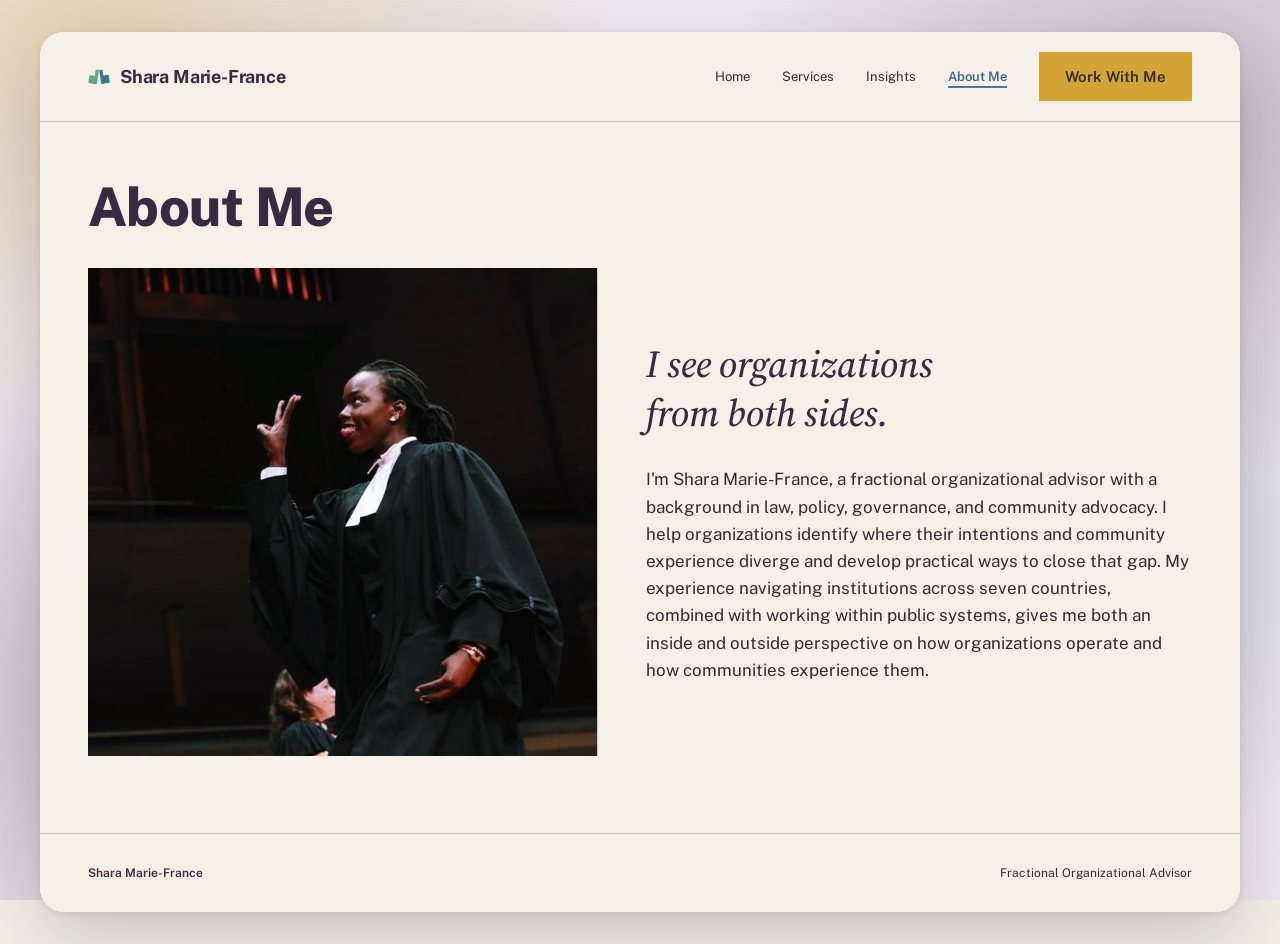
==== about.html @ 32633317 "Homepage depth: drifting glows in the dark bands, gold accent bars Three large soft radial glows (go" ====
<!DOCTYPE html>
<html lang="en">
<head>
  <meta charset="UTF-8">
  <meta name="viewport" content="width=device-width, initial-scale=1.0">
  <title>About | Shara Marie-France</title>
  <meta name="description" content="About Shara Marie-France, fractional organizational advisor.">
  <link rel="preconnect" href="https://fonts.googleapis.com">
  <link rel="preconnect" href="https://fonts.gstatic.com" crossorigin>
  <link rel="stylesheet" href="https://fonts.googleapis.com/css2?family=IBM+Plex+Mono:wght@400;500;600&family=Public+Sans:wght@400;500;600;700;800&family=Source+Serif+4:ital,wght@1,400;1,500;1,600&display=swap">
  <link rel="stylesheet" href="css/styles.css?v=20261009j">
</head>
<body class="framed-page">

  <!-- Framed card (desktop >=1100px only): header, main and footer live inside it. -->
  <div class="page-frame">

  <header class="site-header" style="display: flex; align-items: center; justify-content: space-between; gap: 24px; padding: 20px 48px; border-bottom: 1px solid var(--color-border); background-color: var(--color-background)">
    <a href="index.html" style="display: flex; align-items: center; gap: 10px; font-family: var(--font-heading); font-weight: 700; font-size: 18px; letter-spacing: -0.01em; color: var(--color-brand-primary); text-decoration: none">
      <img src="images/brand-logo.png" alt="" style="height: 22px; width: auto; display: block; flex: 0 0 auto">
      Shara Marie-France
    </a>
    <nav class="site-nav" style="display: flex; align-items: center; gap: 32px">
      <a href="index.html" class="nav-link" style="font-size: 13px; text-decoration: none; color: var(--color-text)">Home</a>
      <a href="services.html" class="nav-link" style="font-size: 13px; text-decoration: none; color: var(--color-text)">Services</a>
      <a href="insights.html" class="nav-link" style="font-size: 13px; text-decoration: none; color: var(--color-text)">Insights</a>
      <a href="about.html" class="nav-link" aria-current="page" style="font-size: 13px; text-decoration: none; color: var(--color-text)">About Me</a>
      <a href="work-with-me.html" class="btn btn-accent" style="white-space: nowrap;">Work With Me</a>
    </nav>
  </header>

  <main>
    <!-- Page header -->
    <section style="background: var(--color-background)">
      <div class="load-in page-header--inset-24" style="--load-index: 0; padding: 56px 48px 32px">
        <h1 style="font-size: var(--fs-hero); line-height: 1.08; letter-spacing: -0.01em; max-width: 20ch; margin: 0">About Me</h1>
      </div>
    </section>

  <section id="about" class="about-grid about-grid--page-end" style="background: var(--color-background); display: grid; grid-template-columns: minmax(0, 1fr) minmax(0, 1.15fr)">
    <div class="about-photo-wrap" style="padding-left: 48px; height: 100%; border-right: 1px solid var(--color-border)">
      <img src="images/about-photo.jpg" alt="Photograph of Shara Marie-France" style="width: 100%; height: 100%; min-height: 440px; object-fit: cover; object-position: 58% 28%; display: block;">
    </div>
    <div class="about-text" style="padding: 72px 48px">
      <h2 class="editorial about-heading reveal" data-reveal style="font-size: 38px; line-height: 1.3; max-width: 16ch; margin: 0 0 28px">I see organizations from both sides.</h2>
      <p class="about-body reveal" data-reveal style="margin: 0; font-size: 17px; line-height: 1.6; max-width: 62ch; color: var(--color-text)">I'm Shara Marie-France, a fractional organizational advisor with a background in law, policy, governance, and community advocacy. I help organizations identify where their intentions and community experience diverge and develop practical ways to close that gap. My experience navigating institutions across seven countries, combined with working within public systems, gives me both an inside and outside perspective on how organizations operate and how communities experience them.</p>
    </div>
  </section>
  </main>

  <footer style="background: var(--color-background); display: flex; justify-content: space-between; align-items: baseline; gap: 24px; padding: 32px 48px; border-top: 1px solid var(--color-border); font-size: 12px; color: var(--color-text)">
    <div style="font-family: var(--font-heading); font-weight: 600; color: var(--color-brand-primary)">Shara Marie-France</div>
    <div class="text-muted">Fractional Organizational Advisor</div>
  </footer>

  </div><!-- /.page-frame -->

  <script src="js/main.js?v=20261009j"></script>
</body>
</html>
---- css/styles.css ----
/* ==========================================================================
   Design system v5 — Shara Marie-France, Organizational Advisor
   Same brand palette as v4 (aubergine/ochre/blue/parchment/brown-black) and
   the same motion/reveal mechanics. Typography re-run to a four-role
   editorial system — Public Sans Bold (ideas/problems/diagnoses), Public
   Sans Regular/Medium (explanation/navigation/UI), Source Serif 4 Italic
   (human experience/questions/reflection), IBM Plex Mono (systems/
   processes/frameworks) — used selectively, not uniformly across headings.
   ========================================================================== */

:root {
  /* ---- Brand source hexes (semantic tokens, per brand guide) ---- */
  --color-brand-primary: #392A42;         /* Aubergine — identity, structure, authority */
  --color-brand-primary-hover: #2C2033;   /* darker aubergine — hover/press */
  --color-brand-primary-tint: #EFEAF0;    /* pale aubergine wash — subtle fills, secondary-btn hover */

  --color-brand-accent: #D5A437;          /* Ochre — insight/emphasis; fills, borders, decorative marks */
  --color-brand-accent-hover: #BE9130;    /* ochre hover */
  --color-brand-accent-text: #8A651F;     /* darkened ochre — the ONLY ochre safe as small text on parchment (verified 4.5:1+) */

  --color-brand-secondary: #4976A8;       /* Clear Blue — informational, diagrams, secondary UI */
  --color-brand-secondary-hover: #3B5F89; /* blue hover */
  --color-brand-secondary-text: #3D6690;  /* darkened blue — safe as link/small-text color on parchment (verified 5:1+) */
  --color-brand-secondary-on-dark: #8FB2D4; /* lightened blue — the only blue safe on aubergine bg (verified 5.9:1) */

  --color-background: #F6F1E8;            /* Parchment — default page background */
  --color-background-tint: #EFE8DD;       /* subtle aubergine-leaning tint — occasional alt-section bg */
  --color-background-tint-cool: #E9EEF2;  /* subtle blue-leaning tint — reserved for future use */

  --color-text: #302C2A;                  /* Deep Brown-Black — body copy, dark neutral */
  --color-text-muted: color-mix(in srgb, var(--color-text) 68%, transparent);

  --color-surface: #FBF8F2;               /* card surface — a hair lighter than parchment */
  --color-surface-dark: var(--color-brand-primary);
  --color-text-on-dark: var(--color-background);

  --color-highlight: var(--color-brand-accent);   /* alias per brand-guide naming */
  --color-info: var(--color-brand-secondary);     /* alias per brand-guide naming */

  --color-border: color-mix(in srgb, var(--color-brand-primary) 22%, transparent);
  --color-border-strong: color-mix(in srgb, var(--color-brand-primary) 38%, transparent);

  /* Keyboard focus ring — aubergine reads on parchment; .on-dark sections
     (aubergine backgrounds) flip this to parchment so it stays visible. */
  --focus-ring: var(--color-brand-primary);

  /* ---- Legacy aliases — old inline var() references now resolve to the
     token that matches their ORIGINAL FUNCTIONAL ROLE, not their old hue.
     (e.g. --color-violet was used for links/labels → now blue-text, the
     brief's designated link/label color; --color-vermilion was used for
     small decorative marks → now ochre, the designated accent-mark color.) ---- */
  --color-ink: var(--color-text);
  --color-paper: var(--color-background);
  --color-tint: var(--color-background-tint);
  --color-card: var(--color-surface);
  --color-bg: var(--color-background-tint);
  --color-cream: var(--color-background);
  --color-purple: var(--color-brand-secondary-text);
  --color-deep-purple: var(--color-brand-secondary-hover);
  --color-violet: var(--color-brand-secondary-text);
  --color-accent: var(--color-brand-primary);
  --color-accent-600: var(--color-brand-primary-hover);
  --color-accent-700: var(--color-brand-primary-hover);
  --color-vermilion: var(--color-brand-accent);
  --color-coral: var(--color-brand-primary);
  --color-coral-dark: var(--color-brand-primary-hover);
  --color-divider: var(--color-border);
  --color-divider-strong: var(--color-border-strong);

  /* ---- Type ----
     Four-role editorial system:
     --font-display   : Public Sans Bold — ideas, problems, diagnoses (major headings/statements)
     --font-body      : Public Sans Regular/Medium — explanation, navigation, buttons, UI
     --font-editorial : Source Serif 4 Italic — human experience, questions, reflection, quotes
     --font-mono      : IBM Plex Mono — systems, processes, frameworks, annotations           */
  --font-display: 'Public Sans', system-ui, sans-serif;
  --font-body: 'Public Sans', system-ui, -apple-system, 'Segoe UI', sans-serif;
  --font-editorial: 'Source Serif 4', Georgia, 'Times New Roman', serif;
  --font-mono: 'IBM Plex Mono', ui-monospace, 'SFMono-Regular', Menlo, monospace;
  --font-heading: var(--font-display); /* legacy alias */

  /* ---- Type scale (unchanged) ---- */
  --fs-hero: clamp(2.25rem, 1.5rem + 2.3vw, 3.5rem);
  --fs-h2: clamp(2rem, 1.65rem + 1.5vw, 2.75rem);
  --fs-h3: 1.625rem;
  --fs-body: 1.0625rem;
  --fs-label: 0.8125rem;

  --content-max: 1120px;

  /* ---- Framework diagram accents ----
     Sampled directly from the client-provided reference image (five icon-
     circle colors). Scoped to the Framework diagram only — layered on top
     of the brand palette above, not a replacement of it. ---- */
  --diagram-rose: #BF827B;
  --diagram-blue: #5474A1;
  --diagram-ochre: #CB8E29;
  --diagram-aubergine: #362141;
  --diagram-olive: #747967;

  /* ---- Motion (unchanged) ---- */
  --ease-out: cubic-bezier(0.16, 1, 0.3, 1);
  --duration-fast: 200ms;
  --duration-base: 350ms;
  --duration-slow: 600ms;
}

*,
*::before,
*::after {
  box-sizing: border-box;
}

html {
  scroll-behavior: smooth;
}

body {
  margin: 0;
  font-family: var(--font-body);
  background: var(--color-background);
  color: var(--color-text);
}

/* Aubergine carries "major headings" per brand guide. Headings placed on
   an aubergine background override this locally (inline color: parchment).
   Public Sans Bold is the DEFAULT heading voice (ideas/problems/diagnoses);
   specific headings that read as a question, a quotation, or a human
   reflection instead use .editorial (Source Serif 4 Italic) — see below. */
h1, h2, h3, h4, h5, h6 {
  font-family: var(--font-display);
  font-weight: 800;
  letter-spacing: -0.015em;
  margin: 0;
  color: var(--color-brand-primary);
}

b, strong {
  font-weight: 700;
}

/* Editorial emphasis: Source Serif 4 Italic, for questions, quotations,
   human observations, and selectively-emphasized phrases — never used for
   whole blocks of body copy, and never as the default heading voice. */
.editorial {
  font-family: var(--font-editorial);
  font-style: italic;
  font-weight: 500;
  letter-spacing: normal;
}

/* Standard visually-hidden utility: invisible on screen but still read by
   screen readers (e.g. the "it" behind the visible [...] in the homepage
   headline). */
.visually-hidden {
  position: absolute !important;
  width: 1px;
  height: 1px;
  margin: -1px;
  padding: 0;
  border: 0;
  overflow: hidden;
  clip: rect(0, 0, 0, 0);
  clip-path: inset(50%);
  white-space: nowrap;
}

h1.editorial, h2.editorial, h3.editorial, h4.editorial {
  font-weight: 500;
  letter-spacing: normal;
}

/* System/process voice: IBM Plex Mono, for framework steps, diagram
   annotations, and numbered system markers — small, technical, distinct
   from the editorial and heading voices. */
.mono {
  font-family: var(--font-mono);
  letter-spacing: 0.02em;
}

/* Eyebrow: ochre is the brand's designated "small eyebrow text" color, but
   true ochre fails AA contrast on parchment (~2:1) — so the label uses the
   darkened, text-safe ochre variant, while the decorative dash uses the
   true bright ochre (a purely ornamental mark, not conveying information). */
.eyebrow {
  display: inline-flex;
  align-items: center;
  gap: 8px;
  font-family: var(--font-body);
  font-size: var(--fs-label);
  font-weight: 700;
  letter-spacing: 0.08em;
  text-transform: uppercase;
  color: var(--color-brand-accent-text);
}

.eyebrow::before {
  content: '';
  width: 18px;
  height: 2px;
  background: var(--color-brand-accent);
  display: inline-block;
}

/* Eyebrows introducing a systemic/process section (The Gap, How I Help,
   Framework) switch to the mono system-voice instead of Public Sans —
   applied selectively, not to every eyebrow on the page. */
.eyebrow--mono {
  font-family: var(--font-mono);
  font-weight: 500;
  letter-spacing: 0.04em;
}

/* Links: blue is the brand's designated link color (text-safe variant for
   AA on parchment). Hover adds both a color shift AND an ochre underline —
   never color alone — per the brand guide's hover requirement. */
a {
  color: var(--color-brand-secondary-text);
  text-decoration-line: underline;
  text-decoration-color: transparent;
  text-decoration-thickness: 2px;
  text-underline-offset: 3px;
  transition: color var(--duration-fast) var(--ease-out),
              text-decoration-color var(--duration-fast) var(--ease-out);
}

a:hover {
  color: var(--color-brand-primary);
  text-decoration-color: var(--color-brand-accent);
}

:focus-visible {
  outline: 2px solid var(--focus-ring);
  outline-offset: 2px;
}

/* Applied to sections/cards with an aubergine background, so focus rings
   (and anything else keyed off --focus-ring) stay visible on dark surfaces. */
.on-dark {
  --focus-ring: var(--color-background);
}

::selection {
  background: color-mix(in srgb, var(--color-brand-accent) 40%, transparent);
}

/* ---- Buttons ----
   Three roles per the brand guide: primary (aubergine fill), secondary
   (aubergine outline), accent (ochre fill, reserved for moments that
   genuinely deserve attention). Shared .btn base sizes to content and
   carries the considered hover/press interaction. */
.btn {
  display: inline-flex;
  align-items: center;
  justify-content: center;
  padding: 14px 24px;
  font-family: inherit;
  font-size: 15px;
  font-weight: 600;
  text-decoration: none;
  white-space: nowrap;
  border: 2px solid transparent;
  cursor: pointer;
  transform: translateY(0);
  box-shadow: 0 0 0 rgba(48, 44, 42, 0);
  transition: background-color var(--duration-fast) var(--ease-out),
              border-color var(--duration-fast) var(--ease-out),
              color var(--duration-fast) var(--ease-out),
              transform var(--duration-fast) var(--ease-out),
              box-shadow var(--duration-fast) var(--ease-out);
}

.btn:hover {
  transform: translateY(-2px);
  box-shadow: 0 8px 20px rgba(48, 44, 42, 0.14);
}

.btn:active {
  transform: translateY(0);
  box-shadow: 0 2px 6px rgba(48, 44, 42, 0.12);
}

.btn-primary {
  background: var(--color-brand-primary);
  color: var(--color-background);
}

.btn-primary:hover {
  background: var(--color-brand-primary-hover);
  box-shadow: 0 8px 20px rgba(48, 44, 42, 0.14), inset 0 -3px 0 var(--color-brand-accent);
}

.btn-primary:active {
  background: var(--color-brand-primary-hover);
}

.btn-primary[aria-current="page"] {
  background: var(--color-brand-primary-hover);
}

.btn-secondary {
  background: transparent;
  color: var(--color-brand-primary);
  border-color: var(--color-brand-primary);
}

.btn-secondary:hover {
  background: var(--color-brand-primary-tint);
}

.btn-accent {
  background: var(--color-brand-accent);
  color: var(--color-text);
}

.btn-accent:hover {
  background: var(--color-brand-accent-hover);
}

/* ---- Site nav active state ---- */
.nav-link {
  position: relative;
  transition: color var(--duration-fast) var(--ease-out);
}

.nav-link::after {
  content: '';
  position: absolute;
  left: 0;
  right: 100%;
  bottom: -4px;
  height: 2px;
  background: var(--color-brand-secondary);
  transition: right var(--duration-base) var(--ease-out);
}

.nav-link:hover,
.nav-link[aria-current="page"] {
  color: var(--color-brand-secondary-text) !important;
  font-weight: 600;
}

.nav-link:hover::after,
.nav-link[aria-current="page"]::after {
  right: 0;
}

/* ---- Card ----
   Restrained per the brand guide: parchment-adjacent surface, a subtle
   aubergine-tinted border rather than a heavy shadow, minimal lift on
   hover — not a "floating SaaS card." */
.card {
  background: var(--color-surface);
  border: 1px solid var(--color-border);
  box-shadow: 0 1px 2px rgba(48, 44, 42, 0.05);
  transition: transform var(--duration-base) var(--ease-out),
              box-shadow var(--duration-base) var(--ease-out),
              border-color var(--duration-base) var(--ease-out);
}

.card:hover {
  transform: translateY(-3px);
  border-color: var(--color-border-strong);
  box-shadow: 0 6px 16px rgba(48, 44, 42, 0.08);
}

.card-accent-bar {
  width: 24px;
  height: 3px;
  background: var(--color-brand-accent);
  transition: width var(--duration-base) var(--ease-out);
}

.card:hover .card-accent-bar {
  width: 44px;
}

/* ---- Scroll reveal (generalized, unchanged) ---- */
.reveal {
  opacity: 0;
  transform: translateY(28px);
  transition: opacity var(--duration-slow) var(--ease-out),
              transform var(--duration-slow) var(--ease-out);
}

.reveal.is-visible {
  opacity: 1;
  transform: translateY(0);
}

.reveal-group > * {
  transition-delay: calc(var(--reveal-index, 0) * 90ms);
}

/* ---- Hero load-in (unchanged) ---- */
@media (prefers-reduced-motion: no-preference) {
  .load-in {
    opacity: 0;
    animation: load-in-up var(--duration-slow) var(--ease-out) forwards;
    animation-delay: calc(var(--load-index, 0) * 110ms + 80ms);
  }

  @keyframes load-in-up {
    from {
      opacity: 0;
      transform: translateY(18px);
    }
    to {
      opacity: 1;
      transform: translateY(0);
    }
  }
}

@media (prefers-reduced-motion: reduce) {
  .reveal,
  .card,
  .btn {
    transition: none !important;
  }

  .reveal {
    opacity: 1;
    transform: none;
  }

  .card:hover {
    transform: none;
  }

  .btn:hover,
  .btn:active {
    transform: none;
  }
}

/* ---- Framework diagram (reference-matched layout) ----
   Two intention/experience cards converging into a sequential Gap →
   Intervention → Outcome stack. Reuses .card for surface/border/shadow;
   these classes only handle the icon + title + question internal layout. */
.fw-top-grid {
  display: grid;
  grid-template-columns: 1fr auto 1fr;
  align-items: start;
  gap: 20px;
  max-width: 900px;
  margin: 0 auto;
  padding: 0 48px;
}

.fw-card {
  display: flex;
  align-items: flex-start;
  gap: 16px;
  padding: 28px;
}

.fw-row {
  display: flex;
  align-items: center;
  gap: 16px;
  max-width: 900px;
  margin: 0 auto;
  padding: 22px 28px;
}

.fw-card-icon {
  width: 46px;
  height: 46px;
  border-radius: 50%;
  display: flex;
  align-items: center;
  justify-content: center;
  flex: 0 0 auto;
}

.fw-card-icon svg {
  width: 22px;
  height: 22px;
}

.fw-row-body {
  flex: 1;
  min-width: 0;
}

.fw-card-title {
  font-family: var(--font-display);
  font-weight: 700;
  font-size: 14px;
  letter-spacing: 0.03em;
  text-transform: uppercase;
  color: var(--color-text);
  margin: 0 0 8px;
}

.fw-row-number {
  font-family: var(--font-mono);
  font-weight: 600;
  letter-spacing: 0.04em;
  margin-right: 6px;
  color: var(--color-text-muted);
}

.fw-card-question {
  font-family: var(--font-editorial);
  font-style: italic;
  font-weight: 500;
  font-size: 17px;
  line-height: 1.5;
  color: var(--color-text);
  margin: 0;
}

.fw-plus {
  width: 26px;
  height: 26px;
  border-radius: 50%;
  border: 1px solid var(--color-border-strong);
  display: flex;
  align-items: center;
  justify-content: center;
  align-self: center;
  color: var(--color-text-muted);
  font-size: 14px;
  line-height: 1;
  flex: 0 0 auto;
  background: var(--color-background);
}

.fw-connector-merge {
  display: block;
  width: 100%;
  max-width: 900px;
  margin: 0 auto;
  padding: 0 48px;
  /* border-box (the site-wide default) — this was content-box, which
     added the 48px+48px padding OUTSIDE the width:100%, overflowing the
     viewport by 96px at any width below ~996px (900 + padding) where
     this connector isn't yet hidden by the mobile breakpoint below. */
  box-sizing: border-box;
  height: 56px;
}

.fw-connector-dash {
  display: flex;
  justify-content: center;
}

.fw-connector-merge--mobile {
  display: none;
}

@media (max-width: 700px) {
  /* Page titles (the h1 on insights/services/about/work-with-me) use
     --fs-hero; drop its clamp() floor to a flat 29px on phones. */
  :root {
    --fs-hero: 29px;
  }

  /* Header/nav wrap rules now live in the wider @media (max-width: 1000px)
     block below — the logo + 5-item nav row doesn't fit on one row
     anywhere from mobile up through ~900px tablet widths, not just below
     700px (see there for detail). */

  /* The Alignment Review callout's stacking rule now lives in its own
     @media (max-width: 1000px) block below, since 700px wasn't wide
     enough a cutoff for its fixed 600px left panel — see there. */

  /* The Gap section's 4-card grid also lacked a mobile fallback —
     stack the cards into a single column below 700px. */
  .gap-grid {
    grid-template-columns: minmax(0, 1fr) !important;
  }

  /* Longer CTA labels ("Learn about the Alignment Review") were forced
     onto one nowrap line, which no longer fits a narrow column's
     padded width. Let button text wrap here; short labels are
     unaffected since they never reach a wrap point. */
  .btn {
    white-space: normal;
    text-align: center;
  }

  /* The About section's photo/text grid also lacked a mobile fallback —
     stack the photo above the text below 700px. */
  .about-grid {
    grid-template-columns: minmax(0, 1fr) !important;
  }

  .about-photo-wrap {
    padding: 0 24px !important;
    border-right: none !important;
    border-bottom: 1px solid var(--color-border);
    order: 3;
    margin-bottom: 24px;
  }

  /* The About photo needs to sit between the heading and the paragraph
     at mobile widths, not above the whole text block — display:contents
     on the text wrapper lets `order` interleave them. The
     reveal/data-reveal scroll-fade moves from the wrapper (a `contents`
     box has nothing to animate) onto each child individually instead
     of firing once for the whole block. */
  .about-text {
    display: contents;
  }

  .about-heading {
    order: 2;
    padding: 0 24px;
  }

  /* about.html has no eyebrow above the heading (the page h1 already
     says "About Me"), so the heading is the first item and carries a
     little top spacing itself. */
  .about-heading:first-child {
    padding-top: 24px;
  }

  /* The About block uses a 24px mobile inset (the other pages' sections
     keep 48px), so about.html's page title matches it and sits closer
     to the heading below. */
  .page-header--inset-24 {
    padding-left: 24px !important;
    padding-right: 24px !important;
    padding-bottom: 8px !important;
  }

  .about-body {
    order: 4;
    padding: 0 24px;
  }

  /* On pages where the About block has no "More About Me" button after
     the paragraph (about.html), the paragraph is the last item and needs
     the bottom spacing the button's margin used to provide. */
  .about-body:last-child {
    padding-bottom: 40px;
  }

  /* A single long word in a large heading (e.g. "organizations",
     "Organizational–Community") can be wider than a narrow mobile
     column and force the whole box to overflow, since normal wrapping
     only breaks between words. Let headings break mid-word as a
     last resort once they no longer fit. */
  h1, h2, h3, h4 {
    overflow-wrap: break-word;
  }

  .fw-top-grid {
    grid-template-columns: 1fr;
    justify-items: stretch;
  }

  .fw-connector-merge--desktop {
    display: none;
  }

  .fw-connector-merge--mobile {
    display: block;
  }

  /* Calendly's own min-width:320px (needed for its calendar to render
     "correctly" per Calendly's docs) is wider than the options card can
     offer once section + card padding is subtracted from a true mobile
     viewport (~279px card, ~191px of that after card padding) — it was
     forcing a genuine page-level horizontal overflow. Let it shrink to
     match the card here; Calendly's own page is still responsive below
     320px, just a little more cramped, which beats overflowing the page. */
  .calendly-inline-widget {
    min-width: 0 !important;
  }
}

/* The Alignment Review callout's left panel is a fixed 600px (by design,
   at full desktop widths) — but that leaves the right panel too little
   room anywhere from ~700px up to ~1000px (tablet/small-desktop), where
   it doesn't yet get the <700px mobile stack below. Give it the same
   stacked treatment through that whole gap instead of just <700px. */
@media (max-width: 1000px) {
  .review-card {
    flex-direction: column;
  }

  .review-card-left {
    width: auto !important;
    border-right: none !important;
    border-bottom: 1px solid rgba(246, 241, 232, 0.15);
  }

  /* The header's logo + 5-item nav row doesn't fit on one row below
     ~1000px — without this it doesn't overflow the page (flex items
     just shrink), but "Shara Marie-France" and "About Me" wrap awkwardly
     mid-phrase inside their own boxes instead. Wrap the header to two
     clean rows instead of letting individual items squeeze and wrap. */
  .site-header {
    flex-wrap: wrap;
    row-gap: 12px;
    padding: 16px 20px !important;
  }

  .site-nav {
    flex-wrap: wrap;
    gap: 4px 20px !important;
    width: 100%;
  }

  /* Calendly's inline widget needs a real min-width:320px to render
     correctly (Calendly's own requirement, not ours) — but the two-card
     options grid on work-with-me.html only gives each card ~300-400px
     between 700-1000px wide, so the widget was overflowing its card by
     ~50px into the card next to it (not a page-level overflow, so a
     plain scrollWidth check won't catch it — only visual inspection
     will). Stack to one column through the same gap the other
     fixed-minimum-width components above needed. */
  .wwm-options-grid {
    grid-template-columns: minmax(0, 1fr) !important;
  }
}

/* Nav links are plain 13px text with no padding — a ~15px-tall tap
   target, well under the ~44px minimum recommended for touch. Tablet
   widths (and the phones above) are the ones actually operated by touch
   in practice, so pad the target out through 1024px; true desktop keeps
   the tighter, deliberately minimal nav spacing above that. */
@media (max-width: 1024px) {
  .nav-link {
    display: inline-block;
    padding: 14px 0;
  }
}

/* ---- "How I Work" iceberg + 3-step layout ----
   Reuses .card/.fw-row/.fw-card-icon/.fw-card-title/.fw-card-question/
   .fw-connector-dash from the Framework diagram for the right-hand steps. */
.how-i-work-grid {
  display: grid;
  grid-template-columns: 1fr 1fr;
  gap: 56px;
  align-items: stretch;
  max-width: 1120px;
  margin: 0 auto;
  padding: 0 48px 56px;
}

.iceberg-panel {
  display: flex;
  gap: 20px;
  align-items: stretch;
}

.iceberg-labels {
  flex: 0 0 auto;
  width: 42%;
  position: relative;
}

/* Each label is centered against its own zone of the iceberg graphic
   (tip vs. submerged mass), not stacked in a column — see the SVG's
   fractional geometry below (tip spans 0%-29.7%, submerged mass spans
   29.7%-95% of the row). Percentages here are the vertical center of
   each zone. */
.iceberg-label {
  position: absolute;
  left: 0;
  right: 0;
}

.iceberg-label--above {
  top: 15%;
  transform: translateY(-50%);
}

.iceberg-label--below {
  top: 62%;
  transform: translateY(-50%);
}

.iceberg-figure {
  flex: 1;
  position: relative;
  min-width: 0;
}

.iceberg-figure svg {
  position: absolute;
  inset: 0;
}

.iceberg-label-marker {
  display: inline-block;
  width: 16px;
  height: 0;
  border-top: 2px dotted currentColor;
  margin-right: 8px;
  vertical-align: middle;
}

.how-i-work-steps {
  display: flex;
  flex-direction: column;
}

@media (max-width: 700px) {
  /* The desktop pairing positions each label absolutely against its own
     zone of the iceberg (so it depends on the panel's height being set
     externally). At mobile the panel sits alone in its grid row with
     nothing to stretch it to, so fall back to normal stacked flow —
     matches the "natural stacked spacing is fine on mobile" call made
     earlier for this section. */
  .iceberg-labels {
    position: static;
    display: flex;
    flex-direction: column;
    gap: 32px;
  }

  .iceberg-label {
    position: static;
    transform: none;
  }

  .how-i-work-grid {
    grid-template-columns: 1fr;
    gap: 40px;
  }
}

/* about.html: the About section is the last thing before the footer, so
   the photo would sit flush on the footer's top line. Give it breathing
   room at desktop widths only (mobile already ends with its own spacing
   under the paragraph). */
@media (min-width: 701px) {
  .about-grid--page-end {
    padding-bottom: clamp(48px, 6vw, 96px);
  }
}

/* ==========================================================================
   Homepage (index.html only): four full-width bands with hard straight
   edges, everything centered in one container.
     Hook (aubergine) / The Problem (parchment) / This is Where I Come In
     (tint) / closing CTA (aubergine). The two dark bands bookend the page.
   Every band uses the same vertical padding top and bottom (no wavy
   dividers to make room for) and the same side padding (--home-px).
   ========================================================================== */
.home-section {
  --home-pad: clamp(72px, 10vw, 128px);
  --home-body: clamp(1.125rem, 1.07rem + 0.25vw, 1.25rem);
  --home-px: 48px;
  padding: var(--home-pad) var(--home-px);
}

.home-section--hook,
.home-section--cta {
  background: var(--color-brand-primary);
}

.home-section--problem {
  background: var(--color-background);
}

.home-section--role {
  background: var(--color-background-tint);
}

/* The one shared container: centered, 1120px max. Whatever is last inside
   it loses its bottom margin so top and bottom band padding stay equal. */
.home-container {
  max-width: 1120px;
  margin-inline: auto;
  text-align: center;
}

.home-container > :last-child {
  margin-bottom: 0;
}

/* ---- Dark bands (.on-dark also sets the parchment focus ring) ---- */
.home-section--dark {
  color: var(--color-background);
}

.home-section--dark h1,
.home-section--dark h2,
.home-section--dark .home-body {
  color: var(--color-background);
}

/* Soft out-of-focus light in the two dark bands: three big radial glows
   (gold, light lilac = the pale aubergine tint, clear blue) on a layer
   behind the content. Peak opacity is 22-28 percent. They sit off to the
   sides and low, away from the tagline, so the ochre tagline keeps at least
   4.5:1; the parchment text has far more headroom. The layer is oversized
   (inset -60px) so it never shows an edge while it drifts. Pure decoration:
   a pseudo-element, no markup. */
.home-section--dark {
  --glow-r: clamp(260px, 34vw, 500px);
  position: relative;
  overflow: hidden;
  isolation: isolate;
}

.home-section--dark::before {
  content: '';
  position: absolute;
  inset: -60px;
  z-index: -1;
  pointer-events: none;
  background: var(--home-glows);
}

.home-section--hook {
  --home-glows:
    radial-gradient(circle var(--glow-r) at 8% 64%,
      color-mix(in srgb, var(--color-brand-accent) 26%, transparent) 0%,
      color-mix(in srgb, var(--color-brand-accent) 13%, transparent) 30%,
      transparent 72%),
    radial-gradient(circle var(--glow-r) at 90% 12%,
      color-mix(in srgb, var(--color-brand-secondary) 28%, transparent) 0%,
      color-mix(in srgb, var(--color-brand-secondary) 14%, transparent) 30%,
      transparent 72%),
    radial-gradient(circle var(--glow-r) at 82% 86%,
      color-mix(in srgb, var(--color-brand-primary-tint) 22%, transparent) 0%,
      color-mix(in srgb, var(--color-brand-primary-tint) 11%, transparent) 30%,
      transparent 72%);
}

.home-section--cta {
  --home-glows:
    radial-gradient(circle var(--glow-r) at 6% 22%,
      color-mix(in srgb, var(--color-brand-accent) 26%, transparent) 0%,
      color-mix(in srgb, var(--color-brand-accent) 13%, transparent) 30%,
      transparent 72%),
    radial-gradient(circle var(--glow-r) at 94% 30%,
      color-mix(in srgb, var(--color-brand-primary-tint) 20%, transparent) 0%,
      color-mix(in srgb, var(--color-brand-primary-tint) 10%, transparent) 30%,
      transparent 72%),
    radial-gradient(circle var(--glow-r) at 70% 100%,
      color-mix(in srgb, var(--color-brand-secondary) 26%, transparent) 0%,
      color-mix(in srgb, var(--color-brand-secondary) 13%, transparent) 30%,
      transparent 72%);
}

/* Very slow drift (small movement, long loop); the two bands run out of
   step. Not applied at all when the visitor prefers reduced motion: the
   glows then simply stay put. */
@media (prefers-reduced-motion: no-preference) {
  .home-section--dark::before {
    animation: home-glow-drift 52s ease-in-out infinite alternate;
    will-change: transform;
  }

  .home-section--cta::before {
    animation-duration: 44s;
    animation-delay: -17s;
  }

  @keyframes home-glow-drift {
    from {
      transform: translate3d(-36px, -22px, 0) scale(1);
    }
    to {
      transform: translate3d(36px, 22px, 0) scale(1.06);
    }
  }
}

@media (max-width: 700px) {
  .home-section--hook {
    --home-glows:
      radial-gradient(circle var(--glow-r) at 0% 58%,
      color-mix(in srgb, var(--color-brand-accent) 26%, transparent) 0%,
      color-mix(in srgb, var(--color-brand-accent) 13%, transparent) 30%,
      transparent 72%),
      radial-gradient(circle var(--glow-r) at 100% 40%,
      color-mix(in srgb, var(--color-brand-secondary) 28%, transparent) 0%,
      color-mix(in srgb, var(--color-brand-secondary) 14%, transparent) 30%,
      transparent 72%),
      radial-gradient(circle var(--glow-r) at 70% 96%,
      color-mix(in srgb, var(--color-brand-primary-tint) 22%, transparent) 0%,
      color-mix(in srgb, var(--color-brand-primary-tint) 11%, transparent) 30%,
      transparent 72%);
  }
}

/* Eyebrow label and links need the on-dark variants: the usual darkened
   ochre / link blue fail contrast on aubergine. */
.home-section--dark .eyebrow {
  color: var(--color-brand-accent);
}

.home-section--dark a:not(.btn) {
  color: var(--color-brand-secondary-on-dark);
}

/* The aubergine-filled secondary button would vanish on an aubergine band:
   flip it to a parchment outline. "Work With Me" (.btn-accent) is ochre on
   any background and is left alone. */
.home-section--dark .btn-primary {
  background: transparent;
  color: var(--color-background);
  border-color: var(--color-background);
}

.home-section--dark .btn-primary:hover,
.home-section--dark .btn-primary:active {
  background: color-mix(in srgb, var(--color-background) 14%, transparent);
  box-shadow: none;
}

/* ---- Type ---- */
/* Tagline above the hook headline: a <p>, so the headline stays the page's
   only <h1>. Ochre (brand accent) is the on-dark accent color: 5.8:1 on the
   aubergine band. Flanked by the same short ochre dash the eyebrow uses
   (18 x 2px), one per side, vertically centered with the text. */
.home-kicker {
  display: flex;
  align-items: center;
  justify-content: center;
  gap: 12px;
  font-size: clamp(1.25rem, 1.15rem + 0.4vw, 1.5rem);
  font-weight: 600;
  line-height: 1.3;
  color: var(--color-brand-accent);
  text-align: center;
  text-wrap: balance;
  max-width: 44rem;
  margin: 0 auto 22px;
}

.home-kicker::before,
.home-kicker::after {
  content: '';
  flex: none;
  width: 18px;
  height: 2px;
  background: var(--color-brand-accent);
}

/* On phones the text wraps and the dashes would crowd it. */
@media (max-width: 480px) {
  .home-kicker::before,
  .home-kicker::after {
    display: none;
  }
}

.home-hook-title {
  font-size: clamp(2.25rem, 5vw, 3.75rem);
  line-height: 1.1;
  letter-spacing: -0.02em;
  max-width: 900px;
  margin: 0 auto clamp(20px, 2.5vw, 28px);
  text-wrap: balance;
}

/* The "[...]" in the headline: the same ochre as the tagline above it
   (5.8:1 on the aubergine band). Size, weight and decoration are inherited
   from the headline. */
.home-hook-accent {
  color: var(--color-brand-accent);
}

/* Body text keeps a readable measure, centered with auto margins. It stays
   left-aligned inside that column: anything longer than three lines reads
   badly centered. .home-body--center is for one-liners only. */
.home-body {
  font-size: var(--home-body);
  line-height: 1.6;
  max-width: 44rem;
  margin: 0 auto 1.25em;
  text-align: left;
  color: var(--color-text);
}

.home-body--center {
  text-align: center;
}

.home-actions {
  display: flex;
  flex-wrap: wrap;
  align-items: center;
  justify-content: center;
  gap: 16px;
  margin-top: 32px;
}

.home-h2 {
  font-size: clamp(2rem, 4vw, 3rem);
  line-height: 1.12;
  letter-spacing: -0.015em;
  margin: 0 auto clamp(32px, 4vw, 48px);
  text-wrap: balance;
}

/* ---- This is Where I Come In: two blocks, stacked below 900px ---- */
.home-split {
  display: grid;
  grid-template-columns: minmax(0, 1fr);
  gap: 56px;
}

@media (min-width: 900px) {
  .home-split {
    grid-template-columns: repeat(2, minmax(0, 1fr));
    gap: clamp(40px, 6vw, 80px);
    align-items: start;
  }
}

.home-block {
  display: flex;
  flex-direction: column;
  align-items: stretch;
}

.home-block-title {
  font-size: clamp(1.5rem, 1.2rem + 1.2vw, 2rem);
  font-weight: 700;
  line-height: 1.25;
  letter-spacing: -0.01em;
  text-align: center;
  text-wrap: balance;
  margin: 0 0 20px;
}

/* Short gold bar above each bold subheading (shared rule above), centered. */
.home-block-title::before {
  margin: 0 auto 16px;
}

.home-block .home-body {
  max-width: none;
}

.home-block .home-body:last-of-type {
  margin-bottom: 0;
}

/* Each button sits 24px under its own text (not pinned to the bottom). */
.home-block .btn {
  align-self: center;
  margin-top: 24px;
}

/* ---- The Problem: the one section that isn't centered ----
   Below 900px: one centered 44rem column (lead paragraph, the three ruled
   paragraphs, then the button). From 900px up: two top-aligned columns,
   ~40% / 60%, everything left-aligned. */
.problem-lead {
  margin-bottom: clamp(40px, 5vw, 64px);
}

/* Lead statement: same sans-serif voice and text color as the other
   paragraphs, just larger and medium weight. */
.problem-pull {
  font-size: clamp(1.375rem, 2.4vw, 1.875rem);
  font-weight: 500;
  line-height: 1.4;
  color: var(--color-text);
  max-width: 44rem;
  margin: 0 auto;
  text-align: left;
}

.problem-body {
  max-width: 44rem;
  margin-inline: auto;
}

@media (min-width: 900px) {
  .problem-grid {
    display: grid;
    grid-template-columns: minmax(0, 2fr) minmax(0, 3fr);
    gap: clamp(40px, 6vw, 96px);
    align-items: start;
  }

  .problem-lead {
    margin-bottom: 0;
  }

  .problem-pull,
  .problem-body {
    max-width: none;
    margin: 0;
  }

  .problem-body .home-actions {
    justify-content: flex-start;
  }
}

/* Each of the three paragraphs is introduced by a short gold bar (40 x 3px,
   like the card accent bar) instead of a thin rule. Decorative only: an
   empty-content pseudo-element, so it is not in the accessibility tree. */
.problem-item {
  max-width: none;
  margin: 0 0 clamp(36px, 4vw, 48px);
}

.problem-item::before,
.home-block-title::before {
  content: '';
  display: block;
  width: 40px;
  height: 3px;
  background: var(--color-brand-accent);
}

.problem-item::before {
  margin-bottom: 18px;
}

/* The only place the Problem section's bold phrases are defined — delete
   this rule (or the .problem-bold spans in index.html) to remove them. */
.problem-bold {
  font-weight: 700;
}

/* ---- Closing CTA ---- */
.home-cta-title {
  font-size: clamp(1.75rem, 1.1rem + 2.2vw, 2.75rem);
  line-height: 1.3;
  max-width: 1000px;
  margin: 0 auto 40px;
  text-wrap: balance;
}

@media (max-width: 700px) {
  .home-section {
    --home-px: 24px;
  }

  .home-actions {
    flex-direction: column;
  }
}

/* ==========================================================================
   Page frame (shared: index, services, insights, about, work-with-me).
   Any page with <body class="framed-page"> wraps its header, main content
   and footer in <div class="page-frame">. At 1100px and wider that wrapper
   becomes a rounded, shadowed card over a soft abstract light backdrop.
   Below 1100px it is just a full-width wrapper: no margin, radius, shadow
   or backdrop, so tablets and phones look exactly as before.
   ========================================================================== */

/* THE BACKDROP LIVES HERE, in this one variable. Swap it for a photo with
   e.g.  --page-backdrop: url("images/backdrop.jpg") center / cover no-repeat;
   Palette colors only: the pale aubergine tint as the base, with large,
   soft radial glows (out-of-focus window light) in ochre, aubergine and a
   touch of clear blue. Static, no animation. */
.framed-page {
  --page-backdrop:
    radial-gradient(ellipse 55% 60% at 8% 6%, color-mix(in srgb, var(--color-brand-accent) 32%, transparent), transparent 72%),
    radial-gradient(ellipse 50% 55% at 92% 14%, color-mix(in srgb, var(--color-brand-primary) 24%, transparent), transparent 72%),
    radial-gradient(ellipse 45% 50% at 78% 62%, color-mix(in srgb, var(--color-brand-secondary) 26%, transparent), transparent 72%),
    radial-gradient(ellipse 55% 55% at 12% 78%, color-mix(in srgb, var(--color-brand-primary) 22%, transparent), transparent 72%),
    radial-gradient(ellipse 50% 45% at 62% 100%, color-mix(in srgb, var(--color-brand-accent) 28%, transparent), transparent 72%),
    var(--color-brand-primary-tint);
}

.page-frame {
  background: var(--color-background);
}

@media (min-width: 1100px) {
  .framed-page::before {
    content: '';
    position: fixed;
    inset: 0;
    z-index: -1;
    background: var(--page-backdrop);
  }

  .page-frame {
    width: min(1200px, calc(100% - 48px));
    margin: 32px auto;
    border-radius: 24px;
    box-shadow:
      0 2px 6px color-mix(in srgb, var(--color-brand-primary) 10%, transparent),
      0 28px 80px color-mix(in srgb, var(--color-brand-primary) 24%, transparent);
    /* clip, not hidden: rounds the corners without making the card a scroll
       container, so a sticky header inside it would keep working. */
    overflow: clip;
  }
}
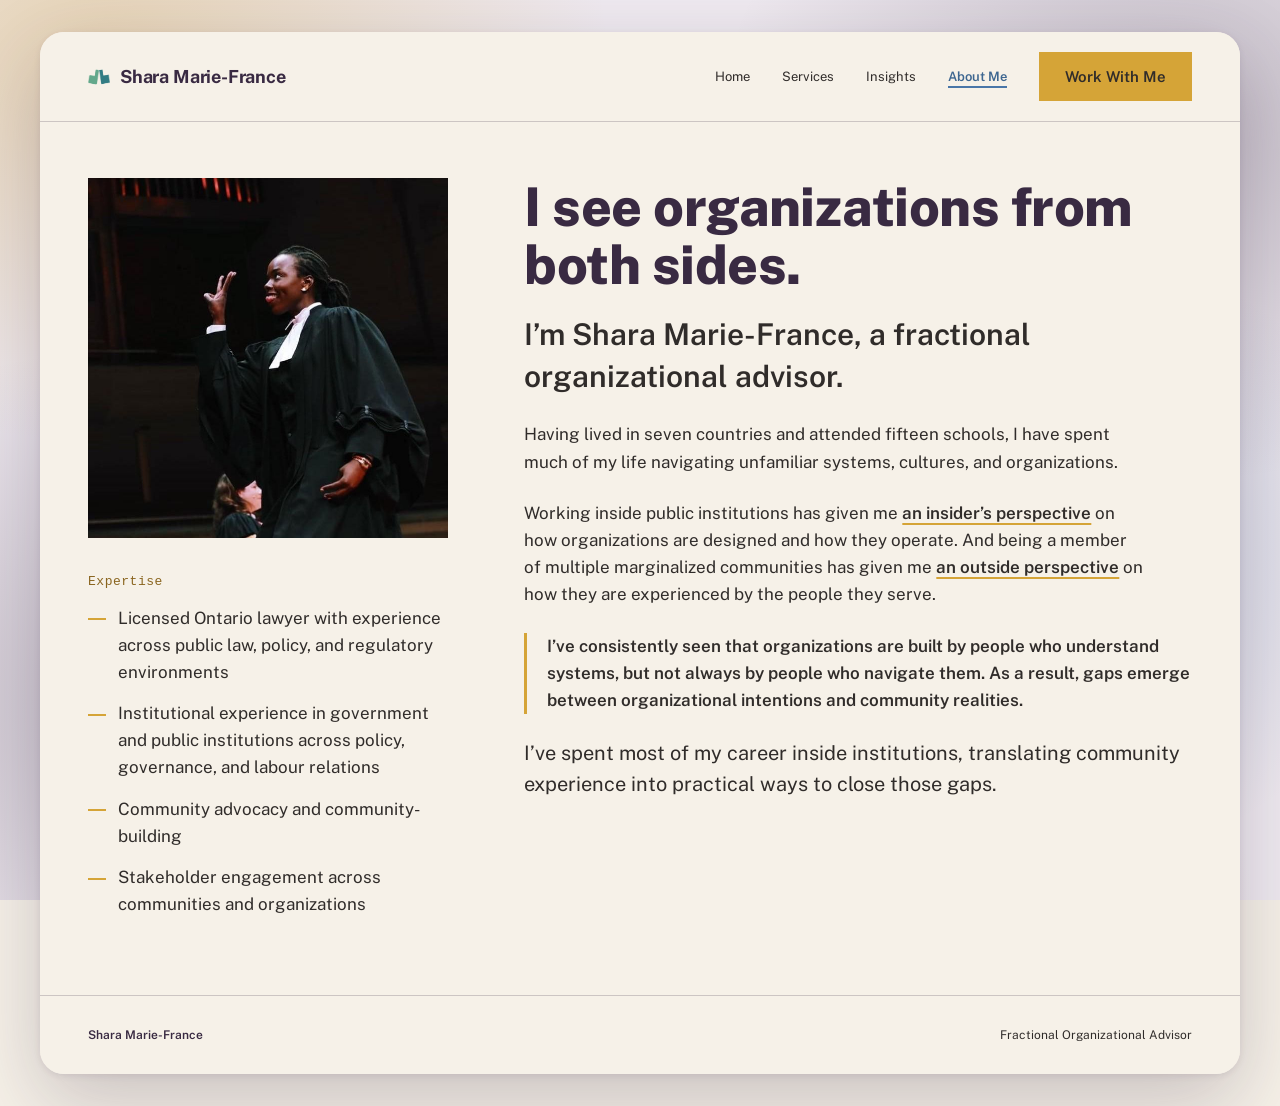
==== commit 09683650: "Rewrite About page copy and two-column layout Co-Authored-By: Claude Sonnet 5.5 <noreply@anthropic.c" ====
--- a/about.html
+++ b/about.html
@@ -8,7 +8,7 @@
   <link rel="preconnect" href="https://fonts.googleapis.com">
   <link rel="preconnect" href="https://fonts.gstatic.com" crossorigin>
   <link rel="stylesheet" href="https://fonts.googleapis.com/css2?family=IBM+Plex+Mono:wght@400;500;600&family=Public+Sans:wght@400;500;600;700;800&family=Source+Serif+4:ital,wght@1,400;1,500;1,600&display=swap">
-  <link rel="stylesheet" href="css/styles.css?v=20261009j">
+  <link rel="stylesheet" href="css/styles.css?v=20261009p">
 </head>
 <body class="framed-page">
 
@@ -30,22 +30,38 @@
   </header>
 
   <main>
-    <!-- Page header -->
-    <section style="background: var(--color-background)">
-      <div class="load-in page-header--inset-24" style="--load-index: 0; padding: 56px 48px 32px">
-        <h1 style="font-size: var(--fs-hero); line-height: 1.08; letter-spacing: -0.01em; max-width: 20ch; margin: 0">About Me</h1>
+    <section id="about" class="about-page" style="background: var(--color-background)">
+      <div class="about-page-grid">
+
+        <!-- RIGHT column (first in the source so the H1 comes first): all of the copy -->
+        <div class="about-copy">
+          <h1 class="load-in" style="--load-index: 0; font-size: var(--fs-hero); line-height: 1.08; letter-spacing: -0.01em; max-width: 20ch; margin: 0">I see organizations from both sides.</h1>
+          <p class="problem-pull about-lead load-in" style="--load-index: 1">I’m Shara Marie-France, a fractional organizational advisor.</p>
+          <p class="about-body reveal" data-reveal>Having lived in seven countries and attended fifteen schools, I have spent much of my life navigating unfamiliar systems, cultures, and organizations.</p>
+          <p class="about-body reveal" data-reveal>Working inside public institutions has given me <span class="about-emph">an insider’s perspective</span> on how organizations are designed and how they operate. And being a member of multiple marginalized communities has given me <span class="about-emph">an outside perspective</span> on how they are experienced by the people they serve.</p>
+          <p class="about-body about-quote reveal" data-reveal>I’ve consistently seen that organizations are built by people who understand systems, but not always by people who navigate them. As a result, gaps emerge between organizational intentions and community realities.</p>
+          <p class="about-closing reveal" data-reveal>I’ve spent most of my career inside institutions, translating community experience into practical ways to close those gaps.</p>
+          <p class="about-closing reveal" data-reveal>And now I’m doing it independently, across organizations, as an outside advisor.</p>
+        </div>
+
+        <!-- LEFT column: photo with Expertise directly beneath (sticky on desktop) -->
+        <div class="about-aside">
+          <div class="about-photo">
+            <img src="images/about-photo.jpg" alt="Photograph of Shara Marie-France">
+          </div>
+          <div class="about-expertise">
+            <h2 class="mono about-label reveal" data-reveal>Expertise</h2>
+            <ul class="about-list reveal" data-reveal role="list">
+          <li>Licensed Ontario lawyer with experience across public law, policy, and regulatory environments</li>
+          <li>Institutional experience in government and public institutions across policy, governance, and labour relations</li>
+          <li>Community advocacy and community-building</li>
+          <li>Stakeholder engagement across communities and organizations</li>
+            </ul>
+          </div>
+        </div>
+
       </div>
     </section>
-
-  <section id="about" class="about-grid about-grid--page-end" style="background: var(--color-background); display: grid; grid-template-columns: minmax(0, 1fr) minmax(0, 1.15fr)">
-    <div class="about-photo-wrap" style="padding-left: 48px; height: 100%; border-right: 1px solid var(--color-border)">
-      <img src="images/about-photo.jpg" alt="Photograph of Shara Marie-France" style="width: 100%; height: 100%; min-height: 440px; object-fit: cover; object-position: 58% 28%; display: block;">
-    </div>
-    <div class="about-text" style="padding: 72px 48px">
-      <h2 class="editorial about-heading reveal" data-reveal style="font-size: 38px; line-height: 1.3; max-width: 16ch; margin: 0 0 28px">I see organizations from both sides.</h2>
-      <p class="about-body reveal" data-reveal style="margin: 0; font-size: 17px; line-height: 1.6; max-width: 62ch; color: var(--color-text)">I'm Shara Marie-France, a fractional organizational advisor with a background in law, policy, governance, and community advocacy. I help organizations identify where their intentions and community experience diverge and develop practical ways to close that gap. My experience navigating institutions across seven countries, combined with working within public systems, gives me both an inside and outside perspective on how organizations operate and how communities experience them.</p>
-    </div>
-  </section>
   </main>
 
   <footer style="background: var(--color-background); display: flex; justify-content: space-between; align-items: baseline; gap: 24px; padding: 32px 48px; border-top: 1px solid var(--color-border); font-size: 12px; color: var(--color-text)">
@@ -55,6 +71,6 @@
 
   </div><!-- /.page-frame -->
 
-  <script src="js/main.js?v=20261009j"></script>
+  <script src="js/main.js?v=20261009p"></script>
 </body>
 </html>
--- a/css/styles.css
+++ b/css/styles.css
@@ -582,63 +582,6 @@
     text-align: center;
   }
 
-  /* The About section's photo/text grid also lacked a mobile fallback —
-     stack the photo above the text below 700px. */
-  .about-grid {
-    grid-template-columns: minmax(0, 1fr) !important;
-  }
-
-  .about-photo-wrap {
-    padding: 0 24px !important;
-    border-right: none !important;
-    border-bottom: 1px solid var(--color-border);
-    order: 3;
-    margin-bottom: 24px;
-  }
-
-  /* The About photo needs to sit between the heading and the paragraph
-     at mobile widths, not above the whole text block — display:contents
-     on the text wrapper lets `order` interleave them. The
-     reveal/data-reveal scroll-fade moves from the wrapper (a `contents`
-     box has nothing to animate) onto each child individually instead
-     of firing once for the whole block. */
-  .about-text {
-    display: contents;
-  }
-
-  .about-heading {
-    order: 2;
-    padding: 0 24px;
-  }
-
-  /* about.html has no eyebrow above the heading (the page h1 already
-     says "About Me"), so the heading is the first item and carries a
-     little top spacing itself. */
-  .about-heading:first-child {
-    padding-top: 24px;
-  }
-
-  /* The About block uses a 24px mobile inset (the other pages' sections
-     keep 48px), so about.html's page title matches it and sits closer
-     to the heading below. */
-  .page-header--inset-24 {
-    padding-left: 24px !important;
-    padding-right: 24px !important;
-    padding-bottom: 8px !important;
-  }
-
-  .about-body {
-    order: 4;
-    padding: 0 24px;
-  }
-
-  /* On pages where the About block has no "More About Me" button after
-     the paragraph (about.html), the paragraph is the last item and needs
-     the bottom spacing the button's margin used to provide. */
-  .about-body:last-child {
-    padding-bottom: 40px;
-  }
-
   /* A single long word in a large heading (e.g. "organizations",
      "Organizational–Community") can be wider than a narrow mobile
      column and force the whole box to overflow, since normal wrapping
@@ -824,16 +767,6 @@
   .how-i-work-grid {
     grid-template-columns: 1fr;
     gap: 40px;
-  }
-}
-
-/* about.html: the About section is the last thing before the footer, so
-   the photo would sit flush on the footer's top line. Give it breathing
-   room at desktop widths only (mobile already ends with its own spacing
-   under the paragraph). */
-@media (min-width: 701px) {
-  .about-grid--page-end {
-    padding-bottom: clamp(48px, 6vw, 96px);
   }
 }
 
@@ -1155,10 +1088,11 @@
 }
 
 /* Lead statement: same sans-serif voice and text color as the other
-   paragraphs, just larger and medium weight. */
+   paragraphs, just larger and semibold (600; the Google Fonts link loads
+   Public Sans 600). */
 .problem-pull {
   font-size: clamp(1.375rem, 2.4vw, 1.875rem);
-  font-weight: 500;
+  font-weight: 600;
   line-height: 1.4;
   color: var(--color-text);
   max-width: 44rem;
@@ -1289,3 +1223,197 @@
     overflow: clip;
   }
 }
+
+/* ==========================================================================
+   about.html: two-column story page.
+   Desktop (900px+): ~35/65. LEFT = photo with the Expertise block directly
+   under it (same width, edge to edge), sticky near the top. RIGHT = all of
+   the copy as one continuous block. The copy comes first in the source so
+   the H1 is first for assistive tech and for the stacked narrow layout;
+   on desktop the aside is placed in the left column by the grid.
+   Gold is decorative (bars, dashes, underline); the one place gold is text
+   (the Expertise label) uses the text-safe #8A651F.
+   ========================================================================== */
+.about-page {
+  padding: 56px 48px clamp(48px, 6vw, 96px);
+}
+
+.about-page-grid {
+  display: grid;
+  grid-template-columns: minmax(0, 1fr);
+  gap: 40px;
+}
+
+.about-copy > :last-child {
+  margin-bottom: 0;
+}
+
+.about-lead {
+  margin: 20px 0 24px;
+}
+
+.about-photo {
+  aspect-ratio: 1 / 1;
+}
+
+.about-photo img {
+  display: block;
+  width: 100%;
+  height: 100%;
+  object-fit: cover;
+  object-position: 58% 28%;
+}
+
+.about-expertise {
+  margin-top: 36px;
+}
+
+@media (min-width: 900px) {
+  .about-page-grid {
+    grid-template-columns: minmax(0, 35fr) minmax(0, 65fr);
+    gap: clamp(40px, 6vw, 96px);
+    align-items: start;
+  }
+
+  .about-aside {
+    grid-column: 1;
+    grid-row: 1;
+  }
+
+  .about-copy {
+    grid-column: 2;
+    grid-row: 1;
+  }
+}
+
+/* Sticky only when the window is tall enough to show the whole column
+   (photo + Expertise); on a short window a sticky column taller than the
+   screen would hide its bottom items. It stays inside the grid, so it
+   never runs over the header or footer. */
+@media (min-width: 900px) and (min-height: 800px) {
+  .about-aside {
+    position: sticky;
+    top: 32px;
+  }
+}
+
+/* Narrow screens: one column, in reading order: H1, lead line, photo, the
+   paragraphs, then Expertise. The two column wrappers dissolve so their
+   children can be ordered individually. */
+@media (max-width: 899px) {
+  .about-page-grid {
+    display: flex;
+    flex-direction: column;
+    gap: 0;
+  }
+
+  .about-copy,
+  .about-aside {
+    display: contents;
+  }
+
+  .about-copy > h1 {
+    order: 1;
+  }
+
+  .about-copy > .about-lead {
+    order: 2;
+  }
+
+  .about-photo {
+    order: 3;
+    width: 100%;
+    max-width: 300px;
+    margin: 8px auto 32px;
+  }
+
+  .about-copy > .about-body,
+  .about-copy > .about-closing {
+    order: 4;
+  }
+
+  .about-expertise {
+    order: 5;
+    margin-top: 40px;
+  }
+}
+
+@media (max-width: 700px) {
+  .about-page {
+    padding: 32px 24px 40px;
+  }
+}
+
+.about-body {
+  margin: 0 0 24px;
+  font-size: 17px;
+  line-height: 1.6;
+  max-width: 62ch;
+  color: var(--color-text);
+}
+
+/* The two phrases emphasized in paragraph 2: semibold + a thin gold line. */
+.about-emph {
+  font-weight: 600;
+  text-decoration: underline;
+  text-decoration-color: var(--color-brand-accent);
+  text-decoration-thickness: 1.5px;
+  text-underline-offset: 4px;
+}
+
+/* Paragraph with a gold rule on its left: upright, semibold, not italic.
+   (Spacing between all paragraphs in the copy column is one even 24px, so
+   it reads as a single block.) */
+.about-quote {
+  padding-left: 20px;
+  border-left: 3px solid var(--color-brand-accent);
+  font-style: normal;
+  font-weight: 600;
+}
+
+/* Closing of the story: a little larger than body text, space between. */
+.about-closing {
+  margin: 0 0 24px;
+  max-width: 56ch;
+  font-size: 20px;
+  line-height: 1.55;
+  color: var(--color-text);
+}
+
+.about-label {
+  margin: 0 0 16px;
+  font-size: var(--fs-label);
+  font-weight: 500;
+  letter-spacing: 0.04em;
+  color: var(--color-brand-accent-text);
+}
+
+.about-list {
+  margin: 0;
+  padding: 0;
+  list-style: none;
+}
+
+.about-list li {
+  position: relative;
+  margin: 0 0 14px;
+  padding-left: 30px;
+  font-size: 17px;
+  line-height: 1.6;
+  color: var(--color-text);
+}
+
+.about-list li:last-child {
+  margin-bottom: 0;
+}
+
+/* Short gold dash instead of a bullet, flush with the text edge. */
+.about-list li::before {
+  content: '';
+  position: absolute;
+  left: 0;
+  top: 0.8em;
+  width: 18px;
+  height: 2px;
+  background: var(--color-brand-accent);
+}
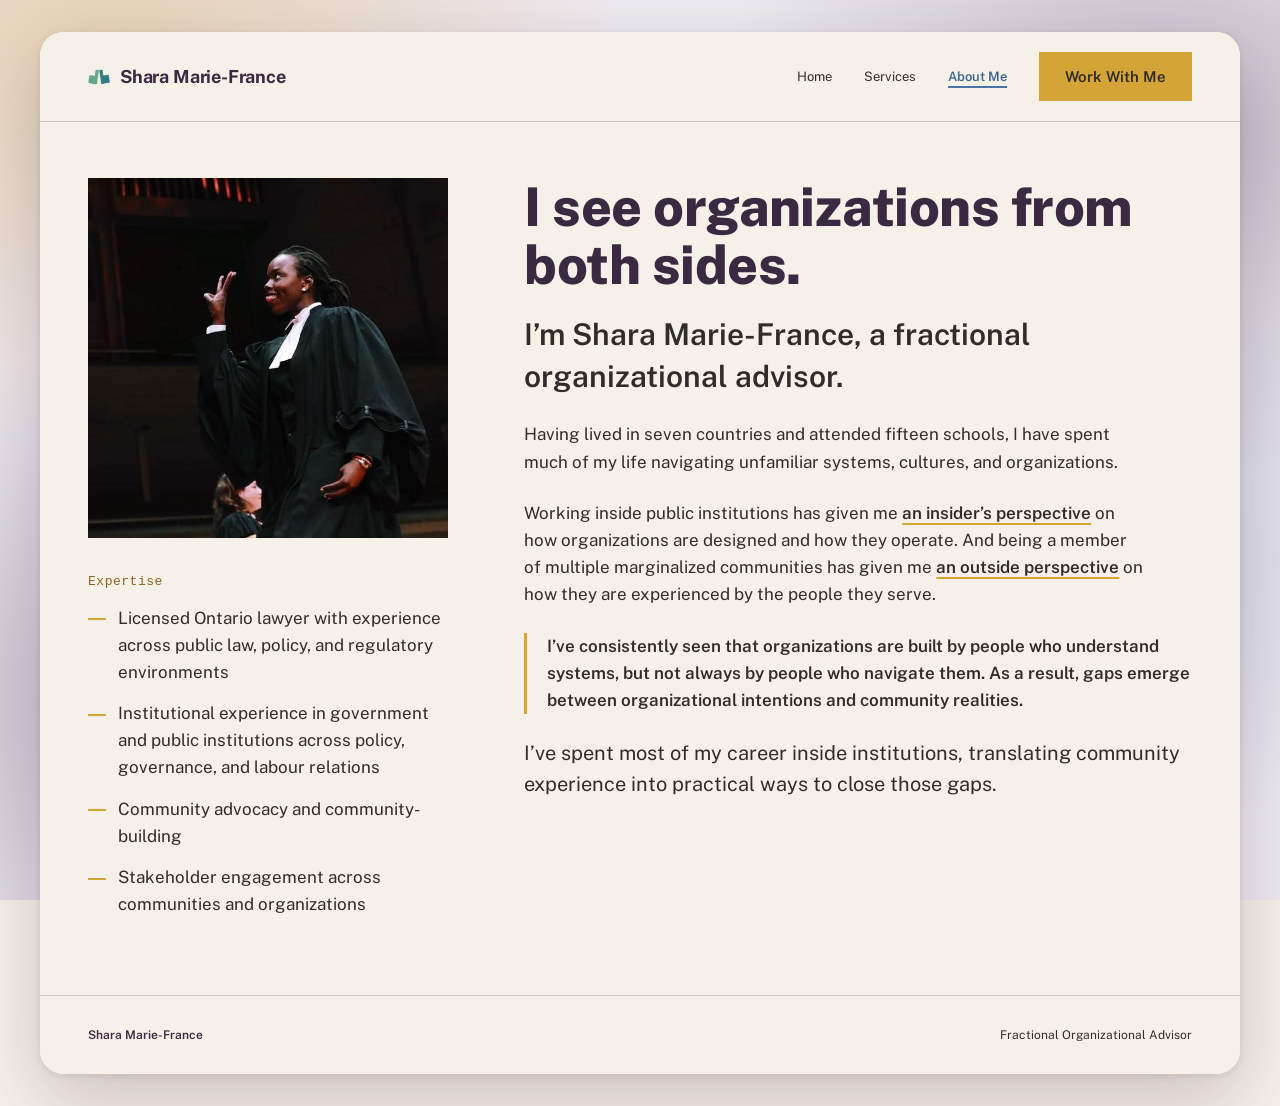
==== commit 4ed480d1: "Cache-bust: bump ?v= on the stylesheet and script links on every page Co-Authored-By: Claude Sonnet " ====
--- a/about.html
+++ b/about.html
@@ -8,7 +8,7 @@
   <link rel="preconnect" href="https://fonts.googleapis.com">
   <link rel="preconnect" href="https://fonts.gstatic.com" crossorigin>
   <link rel="stylesheet" href="https://fonts.googleapis.com/css2?family=IBM+Plex+Mono:wght@400;500;600&family=Public+Sans:wght@400;500;600;700;800&family=Source+Serif+4:ital,wght@1,400;1,500;1,600&display=swap">
-  <link rel="stylesheet" href="css/styles.css?v=20261009p">
+  <link rel="stylesheet" href="css/styles.css?v=20261010d">
 </head>
 <body class="framed-page">
 
@@ -23,7 +23,6 @@
     <nav class="site-nav" style="display: flex; align-items: center; gap: 32px">
       <a href="index.html" class="nav-link" style="font-size: 13px; text-decoration: none; color: var(--color-text)">Home</a>
       <a href="services.html" class="nav-link" style="font-size: 13px; text-decoration: none; color: var(--color-text)">Services</a>
-      <a href="insights.html" class="nav-link" style="font-size: 13px; text-decoration: none; color: var(--color-text)">Insights</a>
       <a href="about.html" class="nav-link" aria-current="page" style="font-size: 13px; text-decoration: none; color: var(--color-text)">About Me</a>
       <a href="work-with-me.html" class="btn btn-accent" style="white-space: nowrap;">Work With Me</a>
     </nav>
@@ -71,6 +70,6 @@
 
   </div><!-- /.page-frame -->
 
-  <script src="js/main.js?v=20261009p"></script>
+  <script src="js/main.js?v=20261010d"></script>
 </body>
 </html>
--- a/css/styles.css
+++ b/css/styles.css
@@ -413,6 +413,10 @@
 }
 
 @media (prefers-reduced-motion: reduce) {
+  html {
+    scroll-behavior: auto;
+  }
+
   .reveal,
   .card,
   .btn {
@@ -563,17 +567,13 @@
      anywhere from mobile up through ~900px tablet widths, not just below
      700px (see there for detail). */
 
-  /* The Alignment Review callout's stacking rule now lives in its own
-     @media (max-width: 1000px) block below, since 700px wasn't wide
-     enough a cutoff for its fixed 600px left panel — see there. */
-
   /* The Gap section's 4-card grid also lacked a mobile fallback —
      stack the cards into a single column below 700px. */
   .gap-grid {
     grid-template-columns: minmax(0, 1fr) !important;
   }
 
-  /* Longer CTA labels ("Learn about the Alignment Review") were forced
+  /* Longer CTA labels ("Learn about the Initial Review") were forced
      onto one nowrap line, which no longer fits a narrow column's
      padded width. Let button text wrap here; short labels are
      unaffected since they never reach a wrap point. */
@@ -616,22 +616,7 @@
   }
 }
 
-/* The Alignment Review callout's left panel is a fixed 600px (by design,
-   at full desktop widths) — but that leaves the right panel too little
-   room anywhere from ~700px up to ~1000px (tablet/small-desktop), where
-   it doesn't yet get the <700px mobile stack below. Give it the same
-   stacked treatment through that whole gap instead of just <700px. */
 @media (max-width: 1000px) {
-  .review-card {
-    flex-direction: column;
-  }
-
-  .review-card-left {
-    width: auto !important;
-    border-right: none !important;
-    border-bottom: 1px solid rgba(246, 241, 232, 0.15);
-  }
-
   /* The header's logo + 5-item nav row doesn't fit on one row below
      ~1000px — without this it doesn't overflow the page (flex items
      just shrink), but "Shara Marie-France" and "About Me" wrap awkwardly
@@ -1417,3 +1402,463 @@
   height: 2px;
   background: var(--color-brand-accent);
 }
+
+/* ==========================================================================
+   services.html: Jump-to bar, interactive How I Work, Initial Review
+   flagship, and the four service cards. Straight edges throughout; gold is
+   decorative (bars, dashes, underline) except the text-safe #8A651F.
+   ========================================================================== */
+
+/* ---- Services intro: same pattern as the homepage Problem section ----
+   Statement on the left (bold, upright, the Problem lead's size), the two
+   paragraphs on the right, top-aligned, about 40/60 from 900px up; one
+   column (statement first) below that. Left edge matches the page title. */
+.services-intro {
+  padding: 8px 48px 48px;
+}
+
+.services-intro-grid {
+  display: grid;
+  grid-template-columns: minmax(0, 1fr);
+  gap: 28px;
+}
+
+.services-intro-lead {
+  margin: 0;
+  font-size: clamp(1.375rem, 2.4vw, 1.875rem);
+  font-weight: 700;
+  font-style: normal;
+  line-height: 1.4;
+  color: var(--color-text);
+}
+
+.services-intro-body p {
+  max-width: 62ch;
+  margin: 0 0 20px;
+  font-size: 18px;
+  line-height: 1.6;
+  color: var(--color-text);
+}
+
+.services-intro-body p:last-child {
+  margin-bottom: 0;
+}
+
+@media (min-width: 900px) {
+  .services-intro-grid {
+    grid-template-columns: minmax(0, 2fr) minmax(0, 3fr);
+    gap: clamp(40px, 6vw, 96px);
+    align-items: start;
+  }
+}
+
+/* ---- Jump to bar ---- */
+.jump-bar {
+  display: flex;
+  flex-wrap: wrap;
+  align-items: center;
+  gap: 10px 16px;
+  padding: 14px 48px;
+  background: var(--color-background);
+  border-bottom: 1px solid var(--color-border);
+}
+
+.jump-label {
+  font-size: var(--fs-label);
+  font-weight: 500;
+  letter-spacing: 0.04em;
+  color: var(--color-text-muted);
+}
+
+.jump-list {
+  display: flex;
+  flex-wrap: wrap;
+  gap: 8px;
+  margin: 0;
+  padding: 0;
+  list-style: none;
+}
+
+/* Lighter than the main CTAs: thin border, no fill, small text. */
+.jump-link {
+  display: inline-flex;
+  align-items: center;
+  padding: 7px 14px;
+  font-size: 14px;
+  font-weight: 500;
+  line-height: 1.2;
+  color: var(--color-brand-primary);
+  text-decoration: none;
+  border: 1px solid var(--color-border-strong);
+  background: transparent;
+  transition: background-color var(--duration-fast) var(--ease-out),
+              border-color var(--duration-fast) var(--ease-out);
+}
+
+.jump-link:hover {
+  color: var(--color-brand-primary);
+  background: var(--color-brand-primary-tint);
+  border-color: var(--color-brand-primary);
+}
+
+/* The section currently in view: gold underline. */
+.jump-link[aria-current="true"] {
+  border-color: var(--color-brand-primary);
+  text-decoration: underline;
+  text-decoration-color: var(--color-brand-accent);
+  text-decoration-thickness: 2px;
+  text-underline-offset: 5px;
+}
+
+/* Jump targets leave room so they aren't hidden under the sticky bar. */
+.jump-target {
+  scroll-margin-top: 16px;
+}
+
+.anchor-alias {
+  display: block;
+  height: 0;
+}
+
+@media (min-width: 900px) {
+  .jump-bar {
+    position: sticky;
+    top: 0;
+    z-index: 20;
+  }
+
+  .jump-target {
+    scroll-margin-top: 104px;
+  }
+}
+
+/* Between 900 and 1099px the bar can wrap to two rows (up to ~128px tall),
+   so jumped-to sections need a bigger offset to stay clear of it. */
+@media (min-width: 900px) and (max-width: 1099px) {
+  .jump-target {
+    scroll-margin-top: 152px;
+  }
+}
+
+@media (max-width: 700px) {
+  .jump-bar {
+    padding: 12px 24px;
+  }
+}
+
+/* ---- How I Work: each stage is a button that opens a panel ---- */
+.fw-row.stage {
+  align-items: flex-start;
+  width: 100%;
+}
+
+.stage-toggle {
+  position: relative;
+  display: block;
+  width: 100%;
+  margin: 0;
+  padding: 0 36px 0 0;
+  font: inherit;
+  color: inherit;
+  text-align: left;
+  background: none;
+  border: 0;
+  cursor: pointer;
+}
+
+.stage-toggle .fw-card-title,
+.stage-toggle .fw-card-question {
+  display: block;
+}
+
+/* Plus that turns into a minus when the stage is open. */
+.stage-toggle-icon {
+  position: absolute;
+  top: 4px;
+  right: 2px;
+  width: 16px;
+  height: 16px;
+  color: var(--color-text-muted);
+}
+
+.stage-toggle-icon::before,
+.stage-toggle-icon::after {
+  content: '';
+  position: absolute;
+  left: 0;
+  top: 7px;
+  width: 16px;
+  height: 2px;
+  background: currentColor;
+  transition: transform var(--duration-base) var(--ease-out);
+}
+
+.stage-toggle-icon::after {
+  transform: rotate(90deg);
+}
+
+.stage.is-open .stage-toggle-icon::after {
+  transform: rotate(0deg);
+}
+
+.stage-toggle:hover .stage-toggle-icon {
+  color: var(--color-brand-primary);
+}
+
+.stage.is-open {
+  border-color: var(--color-border-strong);
+}
+
+/* Panel: always in the HTML. Collapses only when JavaScript is running
+   (html.js); the grid-rows trick animates height without measuring it. */
+.stage-panel {
+  display: grid;
+  grid-template-rows: 1fr;
+}
+
+.stage-panel-inner {
+  min-height: 0;
+  overflow: hidden;
+}
+
+.stage-panel-inner p {
+  margin: 0;
+  padding-top: 14px;
+  font-size: 15px;
+  line-height: 1.55;
+  color: var(--color-text);
+}
+
+.js .stage-panel {
+  transition: grid-template-rows var(--duration-base) var(--ease-out),
+              opacity var(--duration-base) var(--ease-out),
+              visibility 0s;
+}
+
+.js .stage:not(.is-open) .stage-panel {
+  grid-template-rows: 0fr;
+  opacity: 0;
+  visibility: hidden;
+  transition: grid-template-rows var(--duration-base) var(--ease-out),
+              opacity var(--duration-fast) var(--ease-out),
+              visibility 0s linear var(--duration-base);
+}
+
+/* Highlight the matching part of the iceberg (set by main.js on the grid):
+   Understand = the visible tip, Diagnose = what is underneath, Change =
+   the waterline between them. */
+.iceberg-tip,
+.iceberg-mass,
+.iceberg-line,
+.iceberg-label {
+  transition: opacity var(--duration-base) var(--ease-out),
+              stroke-width var(--duration-base) var(--ease-out);
+}
+
+.how-i-work-grid[data-active="understand"] .iceberg-mass,
+.how-i-work-grid[data-active="understand"] .iceberg-label--below,
+.how-i-work-grid[data-active="diagnose"] .iceberg-tip,
+.how-i-work-grid[data-active="diagnose"] .iceberg-label--above {
+  opacity: 0.3;
+}
+
+.how-i-work-grid[data-active="change"] .iceberg-line {
+  stroke: var(--diagram-ochre);
+  stroke-width: 12;
+}
+
+@media (prefers-reduced-motion: reduce) {
+  .jump-link,
+  .stage-toggle-icon::before,
+  .stage-toggle-icon::after,
+  .js .stage-panel,
+  .js .stage:not(.is-open) .stage-panel,
+  .iceberg-tip,
+  .iceberg-mass,
+  .iceberg-line,
+  .iceberg-label {
+    transition: none !important;
+  }
+}
+
+/* ---- Services: one shared block for the flagship and the four cards ----
+   .service-block is the layout and the type, used by all five. Intro column
+   (name + opener) on the left, body column (explanation, the gold-ruled
+   "You leave with" paragraph, then the button) on the right from 900px up;
+   stacked below that. Modifiers only change color:
+     --flagship  aubergine, on-dark (yellow button, "Flagship Offer" label)
+     --card      light surface, thin border, gold bar across the top
+   Straight edges throughout. */
+.service-section {
+  padding: 8px 48px clamp(48px, 6vw, 96px);
+}
+
+.service-stack {
+  display: flex;
+  flex-direction: column;
+  gap: 32px;
+}
+
+.service-block {
+  --sb-bg: var(--color-surface);
+  --sb-border: var(--color-border);
+  --sb-rule: var(--color-border);
+  --sb-heading: var(--color-brand-primary);
+  --sb-opener: var(--color-brand-primary);
+  --sb-body: var(--color-text);
+  --sb-strong: var(--color-text);
+  position: relative;
+  display: grid;
+  grid-template-columns: minmax(0, 1fr);
+  background: var(--sb-bg);
+  border: 1px solid var(--sb-border);
+}
+
+.service-block--flagship {
+  --sb-bg: var(--color-brand-primary);
+  --sb-border: var(--color-brand-primary);
+  --sb-rule: color-mix(in srgb, var(--color-background) 15%, transparent);
+  --sb-heading: var(--color-background);
+  --sb-opener: var(--color-background);
+  --sb-body: color-mix(in srgb, var(--color-background) 90%, transparent);
+  --sb-strong: var(--color-background);
+  color: var(--color-background);
+}
+
+.service-block-intro,
+.service-block-body {
+  padding: 40px 32px;
+}
+
+.service-block-intro {
+  border-bottom: 1px solid var(--sb-rule);
+}
+
+.service-block-label {
+  margin: 0 0 20px;
+  color: var(--color-brand-accent);
+}
+
+.service-block h2 {
+  max-width: 18ch;
+  margin: 0 0 24px;
+  font-size: 34px;
+  line-height: 1.15;
+  letter-spacing: -0.01em;
+  color: var(--sb-heading);
+}
+
+.service-block-opener {
+  margin: 0;
+  font-size: clamp(1.25rem, 1.05rem + 0.8vw, 1.5rem);
+  font-weight: 600;
+  line-height: 1.35;
+  color: var(--sb-opener);
+}
+
+.service-block-body {
+  display: flex;
+  flex-direction: column;
+  align-items: flex-start;
+  gap: 20px;
+}
+
+.service-block-body p {
+  margin: 0;
+  font-size: 16px;
+  line-height: 1.6;
+  color: var(--sb-body);
+}
+
+/* "You leave with / You get": set apart with a gold rule on the left. */
+.service-block-body .service-block-outcome {
+  padding-left: 20px;
+  border-left: 3px solid var(--color-brand-accent);
+  font-weight: 500;
+  color: var(--sb-strong);
+}
+
+.service-block-body .btn {
+  margin-top: 4px;
+}
+
+@media (min-width: 900px) {
+  .service-block {
+    grid-template-columns: minmax(0, 5fr) minmax(0, 7fr);
+  }
+
+  .service-block-intro,
+  .service-block-body {
+    padding: 48px;
+  }
+
+  .service-block-intro {
+    border-bottom: 0;
+    border-right: 1px solid var(--sb-rule);
+  }
+}
+
+@media (max-width: 700px) {
+  .service-section {
+    padding: 8px 24px 40px;
+  }
+
+  .service-block-intro,
+  .service-block-body {
+    padding: 32px 24px;
+  }
+}
+
+/* The five blocks are jump targets, so they fade in without the usual 28px
+   lift: a transform would change where the browser lands (by 28px) when you
+   jump to a block that hasn't revealed yet, because it scrolls to where the
+   block sits at that moment and the block then slides up. */
+.service-block.reveal {
+  transform: none;
+}
+
+/* Cards: gold bar across the top (over the border), no lift on hover, just
+   a stronger bar. */
+.service-block--card:hover {
+  border-color: var(--color-border-strong);
+}
+
+.service-block--card::before {
+  content: '';
+  position: absolute;
+  top: -1px;
+  left: -1px;
+  right: -1px;
+  height: 4px;
+  background: var(--color-brand-accent);
+  transition: height var(--duration-base) var(--ease-out);
+}
+
+.service-block--card:hover::before,
+.service-block--card:focus-within::before {
+  height: 8px;
+}
+
+/* Arriving from the Jump-to bar (or a link): the gold bar swells once and
+   settles, very subtly. With reduced motion it simply stays a bit thicker. */
+@keyframes service-bar-pulse {
+  0% { height: 4px; }
+  35% { height: 10px; }
+  100% { height: 4px; }
+}
+
+@media (prefers-reduced-motion: no-preference) {
+  .service-block--card:target::before {
+    animation: service-bar-pulse 2.2s ease-out 0.35s;
+  }
+}
+
+@media (prefers-reduced-motion: reduce) {
+  .service-block--card:target::before {
+    height: 8px;
+  }
+
+  .service-block--card::before {
+    transition: none !important;
+  }
+}
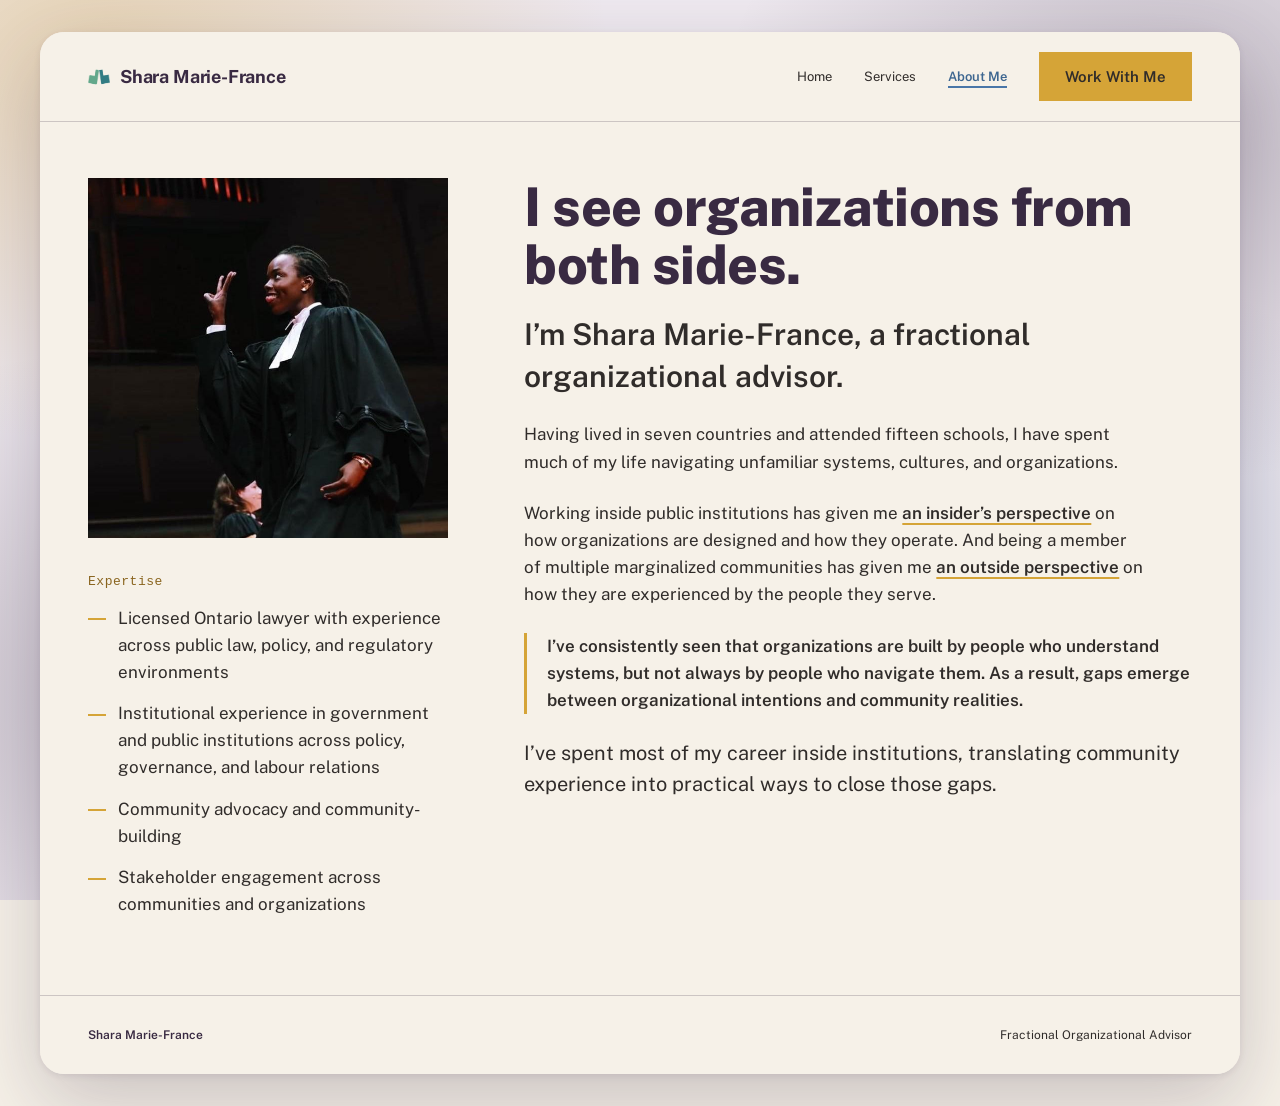
==== commit 7e85db72: "Home page: remove CTAs; hide Insights page (noindex, removed from nav) Removes the hero "Learn about" ====
--- a/about.html
+++ b/about.html
@@ -8,7 +8,7 @@
   <link rel="preconnect" href="https://fonts.googleapis.com">
   <link rel="preconnect" href="https://fonts.gstatic.com" crossorigin>
   <link rel="stylesheet" href="https://fonts.googleapis.com/css2?family=IBM+Plex+Mono:wght@400;500;600&family=Public+Sans:wght@400;500;600;700;800&family=Source+Serif+4:ital,wght@1,400;1,500;1,600&display=swap">
-  <link rel="stylesheet" href="css/styles.css?v=20261010d">
+  <link rel="stylesheet" href="css/styles.css?v=20261009p">
 </head>
 <body class="framed-page">
 
@@ -70,6 +70,6 @@
 
   </div><!-- /.page-frame -->
 
-  <script src="js/main.js?v=20261010d"></script>
+  <script src="js/main.js?v=20261009p"></script>
 </body>
 </html>
--- a/css/styles.css
+++ b/css/styles.css
@@ -1121,6 +1121,11 @@
   margin: 0 0 clamp(36px, 4vw, 48px);
 }
 
+/* The right column ends cleanly after its last paragraph: no trailing gap. */
+.problem-body > :last-child {
+  margin-bottom: 0;
+}
+
 .problem-item::before,
 .home-block-title::before {
   content: '';
@@ -1401,6 +1406,78 @@
   width: 18px;
   height: 2px;
   background: var(--color-brand-accent);
+}
+
+/* ==========================================================================
+   Sticky site header (all pages). position: sticky works here because no
+   ancestor is a scroll container: .page-frame uses overflow: clip, which
+   (unlike hidden/auto) does not break it. The real height is measured in
+   js/main.js into --header-height; the values below are only the starting
+   point before that runs.
+   ========================================================================== */
+:root {
+  --header-height: 90px;
+  --jump-bar-height: 61px;
+}
+
+@media (max-width: 1000px) {
+  :root {
+    --header-height: 112px;
+  }
+}
+
+@media (max-width: 700px) {
+  :root {
+    --header-height: 73px;
+  }
+}
+
+.site-header {
+  position: sticky;
+  top: 0;
+  z-index: 100;
+  background-color: var(--color-background);
+  transition: box-shadow var(--duration-fast) var(--ease-out);
+}
+
+/* Once the page has scrolled a little (class toggled in main.js). */
+.site-header.is-scrolled {
+  box-shadow: 0 2px 14px color-mix(in srgb, var(--color-brand-primary) 10%, transparent);
+}
+
+/* Every anchor target keeps clear of the header. (The services sections add
+   the Jump-to bar's height on top of this, further down.) */
+[id] {
+  scroll-margin-top: calc(var(--header-height) + 16px);
+}
+
+/* Phones: a compact header. Same links, same wrapping; just tighter, so the
+   sticky bar stays about two short rows instead of three. */
+@media (max-width: 700px) {
+  .site-header {
+    padding: 8px 16px !important;
+    row-gap: 2px !important;
+  }
+
+  .site-nav {
+    gap: 0 12px !important;
+  }
+
+  .site-nav .nav-link {
+    font-size: 12px !important;
+    padding: 9px 0;
+  }
+
+  .site-header .btn {
+    padding: 7px 10px;
+    font-size: 12px;
+  }
+}
+
+@media (prefers-reduced-motion: reduce) {
+  .site-header {
+    transition: none !important;
+  }
 }
 
 /* ==========================================================================
@@ -1510,33 +1587,23 @@
   text-underline-offset: 5px;
 }
 
-/* Jump targets leave room so they aren't hidden under the sticky bar. */
-.jump-target {
-  scroll-margin-top: 16px;
-}
-
 .anchor-alias {
   display: block;
   height: 0;
 }
 
+/* From 900px the bar is sticky, directly under the site header. A jumped-to
+   section has to clear BOTH, so its offset is header + bar + a little air.
+   Both heights are live CSS variables (see "Sticky site header" above). */
 @media (min-width: 900px) {
   .jump-bar {
     position: sticky;
-    top: 0;
-    z-index: 20;
+    top: var(--header-height);
+    z-index: 90;
   }
 
   .jump-target {
-    scroll-margin-top: 104px;
-  }
-}
-
-/* Between 900 and 1099px the bar can wrap to two rows (up to ~128px tall),
-   so jumped-to sections need a bigger offset to stay clear of it. */
-@media (min-width: 900px) and (max-width: 1099px) {
-  .jump-target {
-    scroll-margin-top: 152px;
+    scroll-margin-top: calc(var(--header-height) + var(--jump-bar-height) + 16px);
   }
 }
 
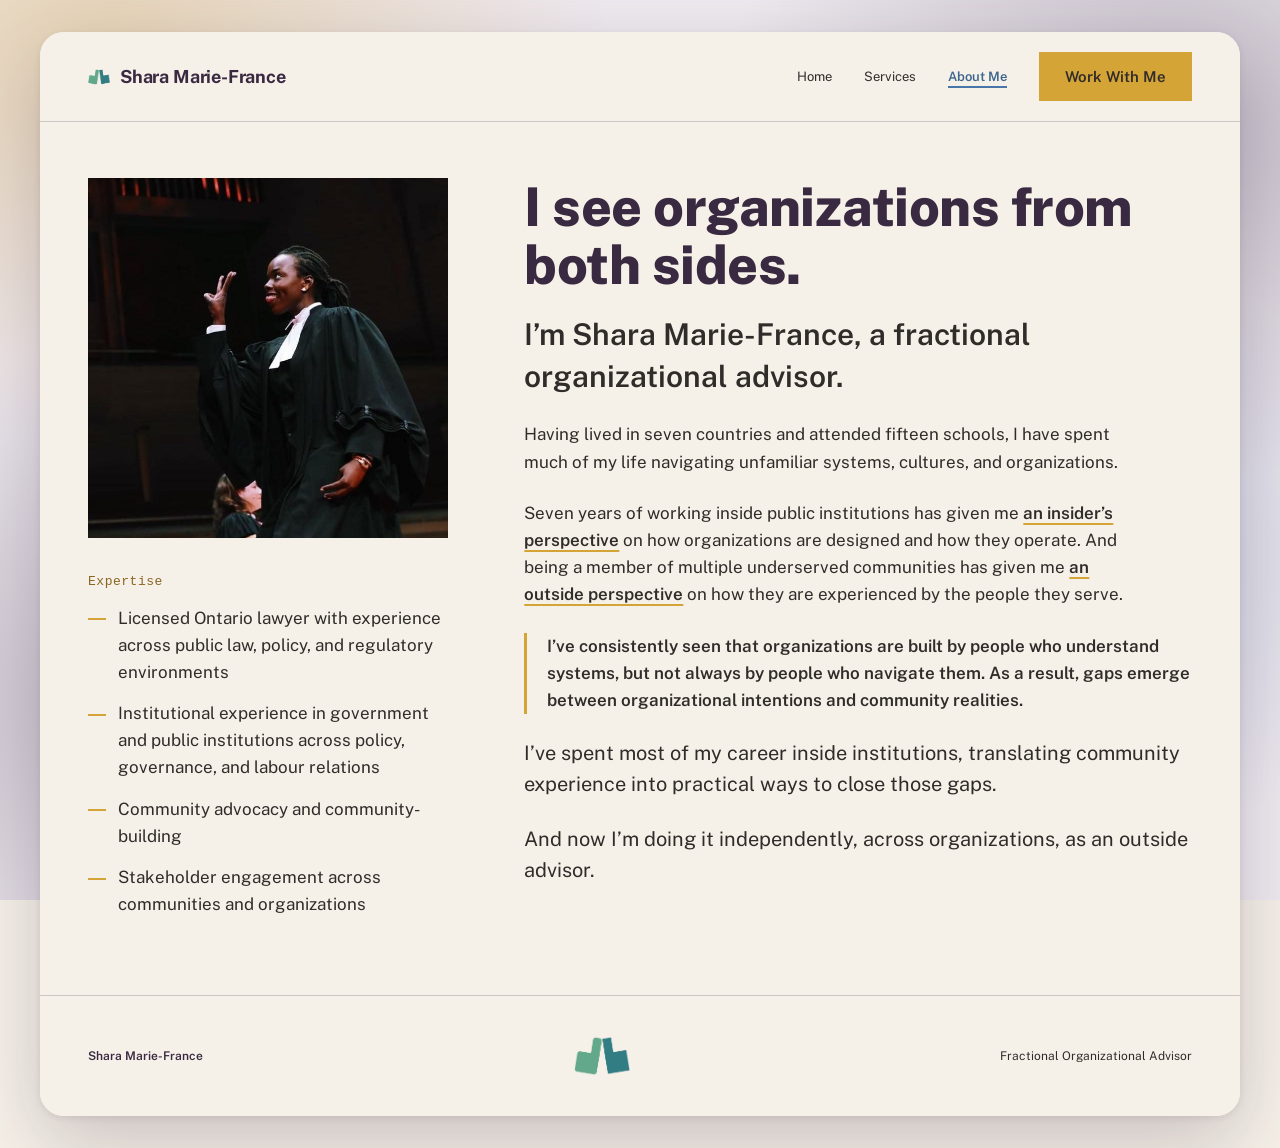
==== commit 5436ab16: "Footer: add the logo between the name and the title Decorative logo (alt="", not a link, 56px tall) " ====
--- a/about.html
+++ b/about.html
@@ -8,7 +8,7 @@
   <link rel="preconnect" href="https://fonts.googleapis.com">
   <link rel="preconnect" href="https://fonts.gstatic.com" crossorigin>
   <link rel="stylesheet" href="https://fonts.googleapis.com/css2?family=IBM+Plex+Mono:wght@400;500;600&family=Public+Sans:wght@400;500;600;700;800&family=Source+Serif+4:ital,wght@1,400;1,500;1,600&display=swap">
-  <link rel="stylesheet" href="css/styles.css?v=20261009p">
+  <link rel="stylesheet" href="css/styles.css?v=20261010d">
 </head>
 <body class="framed-page">
 
@@ -37,7 +37,7 @@
           <h1 class="load-in" style="--load-index: 0; font-size: var(--fs-hero); line-height: 1.08; letter-spacing: -0.01em; max-width: 20ch; margin: 0">I see organizations from both sides.</h1>
           <p class="problem-pull about-lead load-in" style="--load-index: 1">I’m Shara Marie-France, a fractional organizational advisor.</p>
           <p class="about-body reveal" data-reveal>Having lived in seven countries and attended fifteen schools, I have spent much of my life navigating unfamiliar systems, cultures, and organizations.</p>
-          <p class="about-body reveal" data-reveal>Working inside public institutions has given me <span class="about-emph">an insider’s perspective</span> on how organizations are designed and how they operate. And being a member of multiple marginalized communities has given me <span class="about-emph">an outside perspective</span> on how they are experienced by the people they serve.</p>
+          <p class="about-body reveal" data-reveal>Seven years of working inside public institutions has given me <span class="about-emph">an insider’s perspective</span> on how organizations are designed and how they operate. And being a member of multiple underserved communities has given me <span class="about-emph">an outside perspective</span> on how they are experienced by the people they serve.</p>
           <p class="about-body about-quote reveal" data-reveal>I’ve consistently seen that organizations are built by people who understand systems, but not always by people who navigate them. As a result, gaps emerge between organizational intentions and community realities.</p>
           <p class="about-closing reveal" data-reveal>I’ve spent most of my career inside institutions, translating community experience into practical ways to close those gaps.</p>
           <p class="about-closing reveal" data-reveal>And now I’m doing it independently, across organizations, as an outside advisor.</p>
@@ -63,13 +63,14 @@
     </section>
   </main>
 
-  <footer style="background: var(--color-background); display: flex; justify-content: space-between; align-items: baseline; gap: 24px; padding: 32px 48px; border-top: 1px solid var(--color-border); font-size: 12px; color: var(--color-text)">
+  <footer class="page-footer" style="background: var(--color-background); display: flex; justify-content: space-between; align-items: center; gap: 24px; padding: 32px 48px; border-top: 1px solid var(--color-border); font-size: 12px; color: var(--color-text)">
     <div style="font-family: var(--font-heading); font-weight: 600; color: var(--color-brand-primary)">Shara Marie-France</div>
+    <img class="page-footer-logo" src="images/brand-logo.png" alt="">
     <div class="text-muted">Fractional Organizational Advisor</div>
   </footer>
 
   </div><!-- /.page-frame -->
 
-  <script src="js/main.js?v=20261009p"></script>
+  <script src="js/main.js?v=20261010d"></script>
 </body>
 </html>
--- a/css/styles.css
+++ b/css/styles.css
@@ -1145,6 +1145,16 @@
   font-weight: 700;
 }
 
+/* Bold + a thin gold underline; the text keeps the surrounding color. Used
+   on "lost funding" and "public scrutiny" in the homepage Problem lead. */
+.emph {
+  font-weight: 700;
+  text-decoration: underline;
+  text-decoration-color: var(--color-brand-accent);
+  text-decoration-thickness: 2px;
+  text-underline-offset: 0.2em;
+}
+
 /* ---- Closing CTA ---- */
 .home-cta-title {
   font-size: clamp(1.75rem, 1.1rem + 2.2vw, 2.75rem);
@@ -1929,3 +1939,27 @@
     transition: none !important;
   }
 }
+
+/* ==========================================================================
+   Footer with the logo between the name and the title (index, services,
+   insights, about, work-with-me). The row itself is the existing inline flex
+   with space-between, so the logo sits in the middle with an equal gap on
+   each side. The logo is decorative (alt="", not a link). Below 900px the
+   three stack, centered: name, logo, title.
+   ========================================================================== */
+.page-footer-logo {
+  display: block;
+  flex: none;
+  width: auto;
+  height: 56px;
+}
+
+@media (max-width: 899px) {
+  .page-footer {
+    flex-direction: column !important;
+    align-items: center !important;
+    justify-content: center !important;
+    gap: 16px !important;
+    text-align: center;
+  }
+}
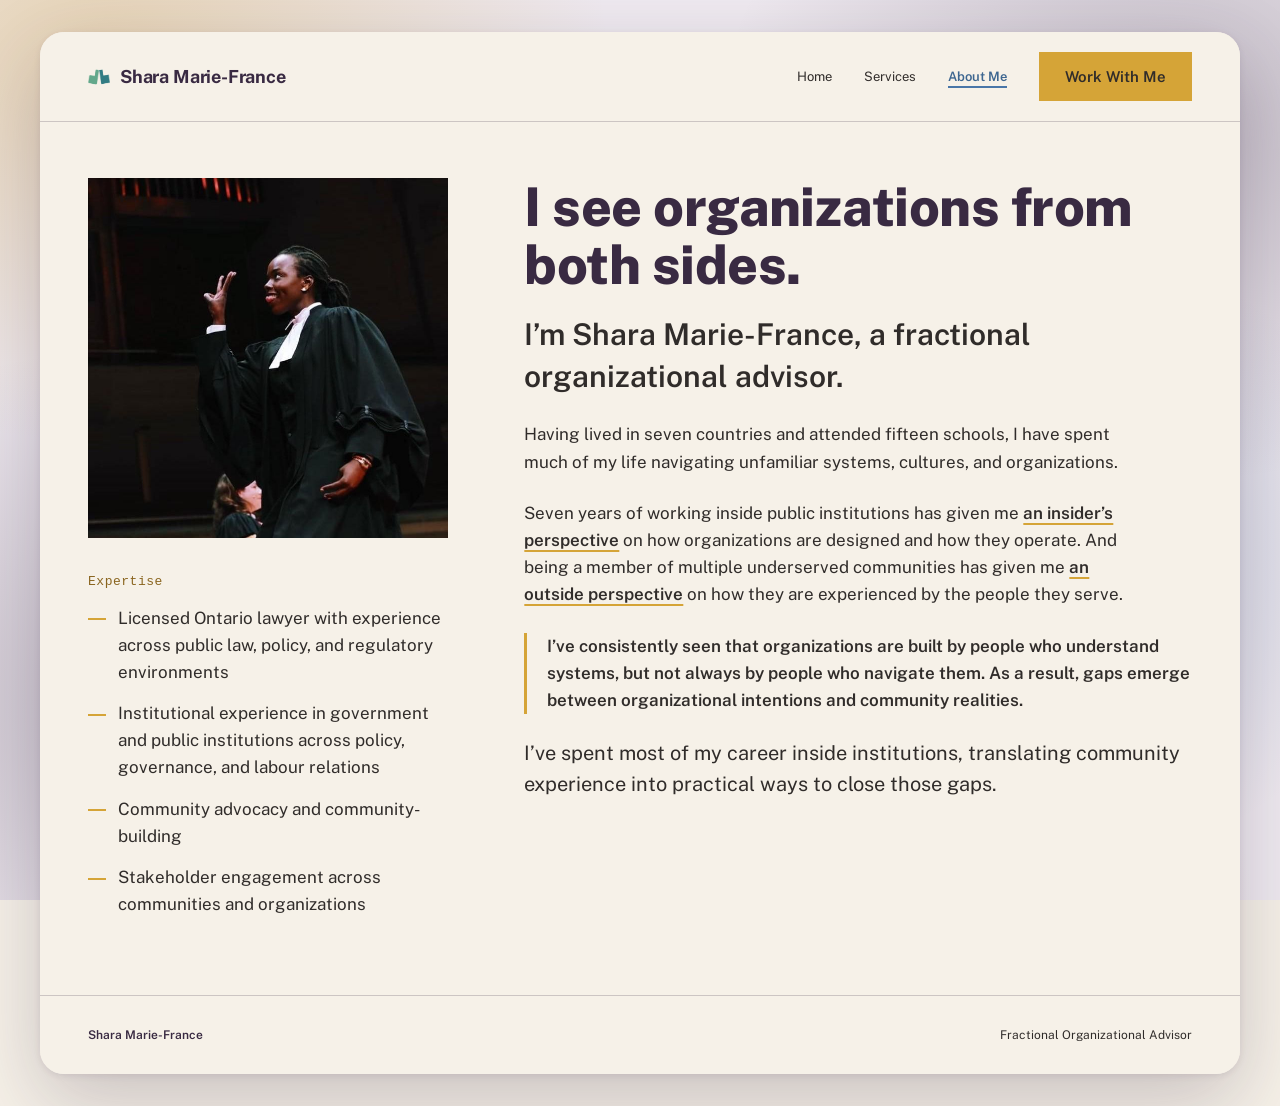
==== commit 70ded3ba: "About page wording: "Seven years of working inside public institutions", "underserved" Second bio pa" ====
--- a/about.html
+++ b/about.html
@@ -63,9 +63,8 @@
     </section>
   </main>
 
-  <footer class="page-footer" style="background: var(--color-background); display: flex; justify-content: space-between; align-items: center; gap: 24px; padding: 32px 48px; border-top: 1px solid var(--color-border); font-size: 12px; color: var(--color-text)">
+  <footer style="background: var(--color-background); display: flex; justify-content: space-between; align-items: baseline; gap: 24px; padding: 32px 48px; border-top: 1px solid var(--color-border); font-size: 12px; color: var(--color-text)">
     <div style="font-family: var(--font-heading); font-weight: 600; color: var(--color-brand-primary)">Shara Marie-France</div>
-    <img class="page-footer-logo" src="images/brand-logo.png" alt="">
     <div class="text-muted">Fractional Organizational Advisor</div>
   </footer>
 
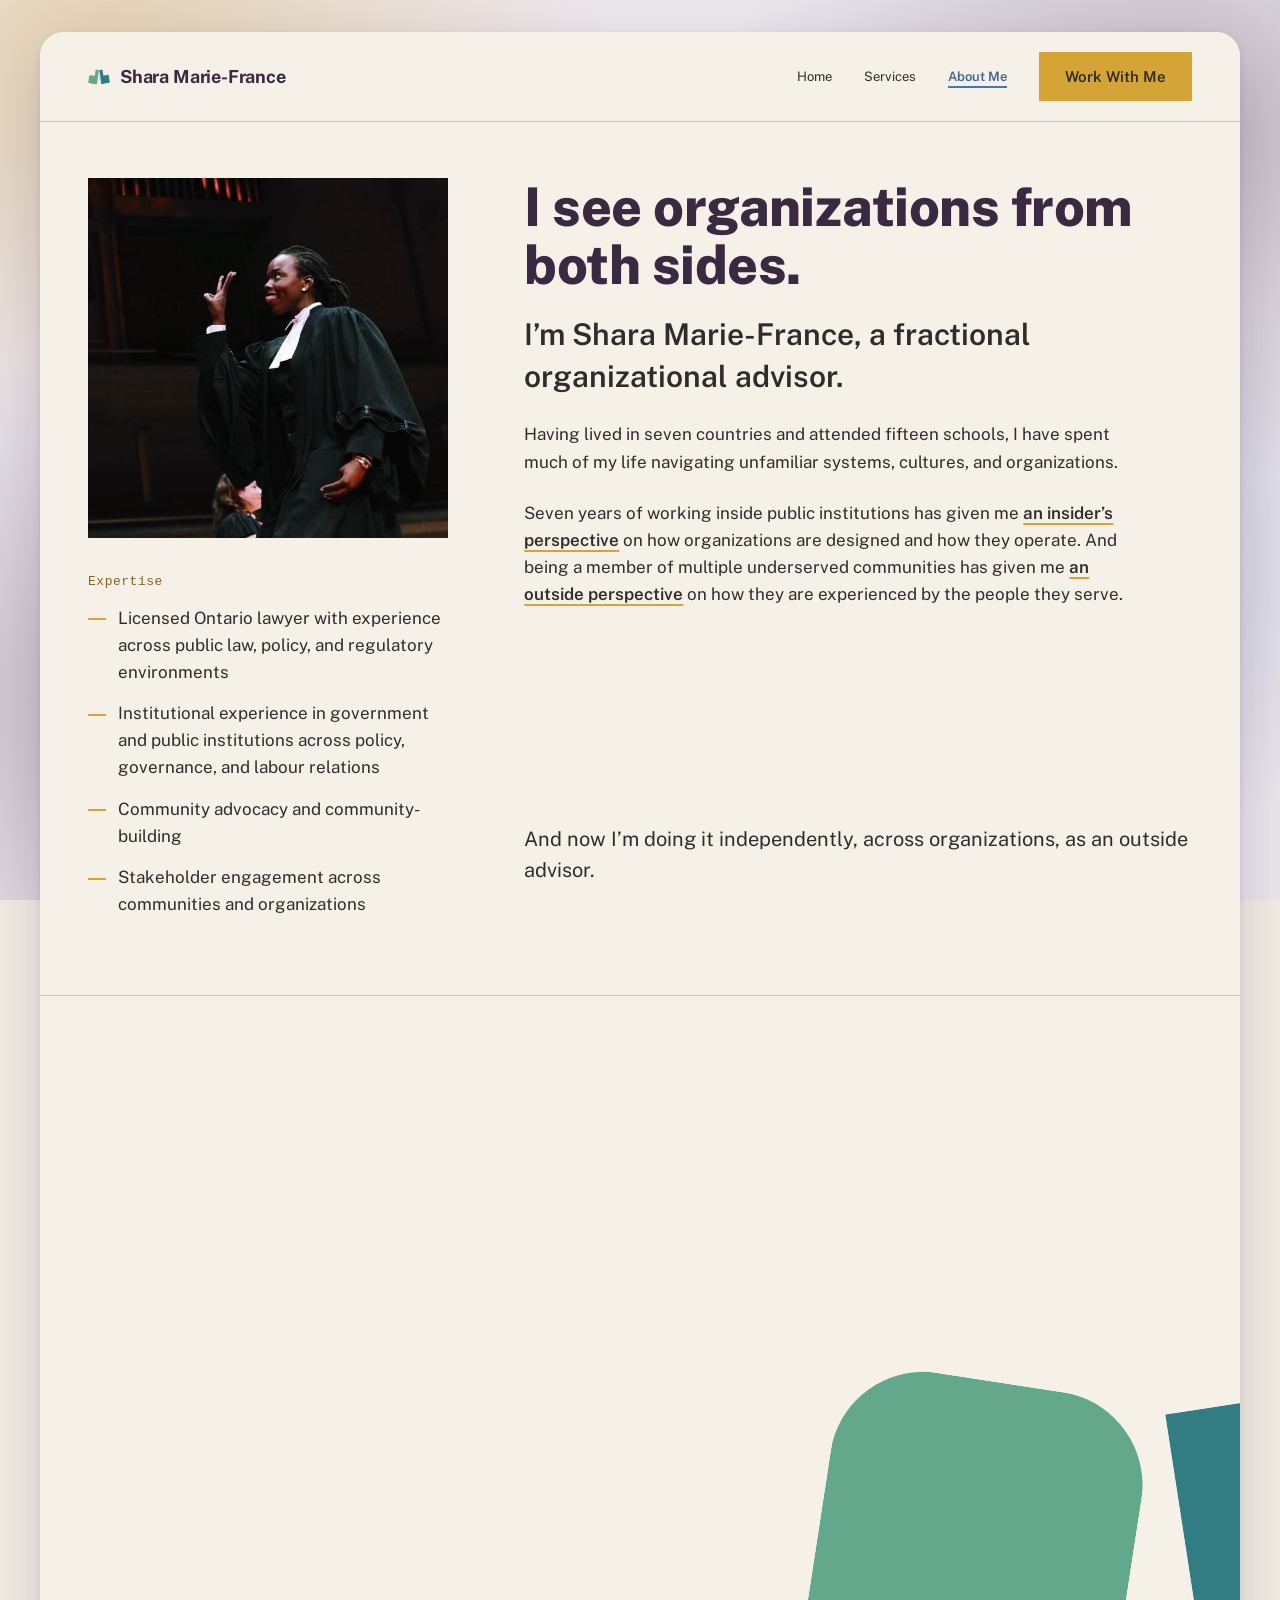
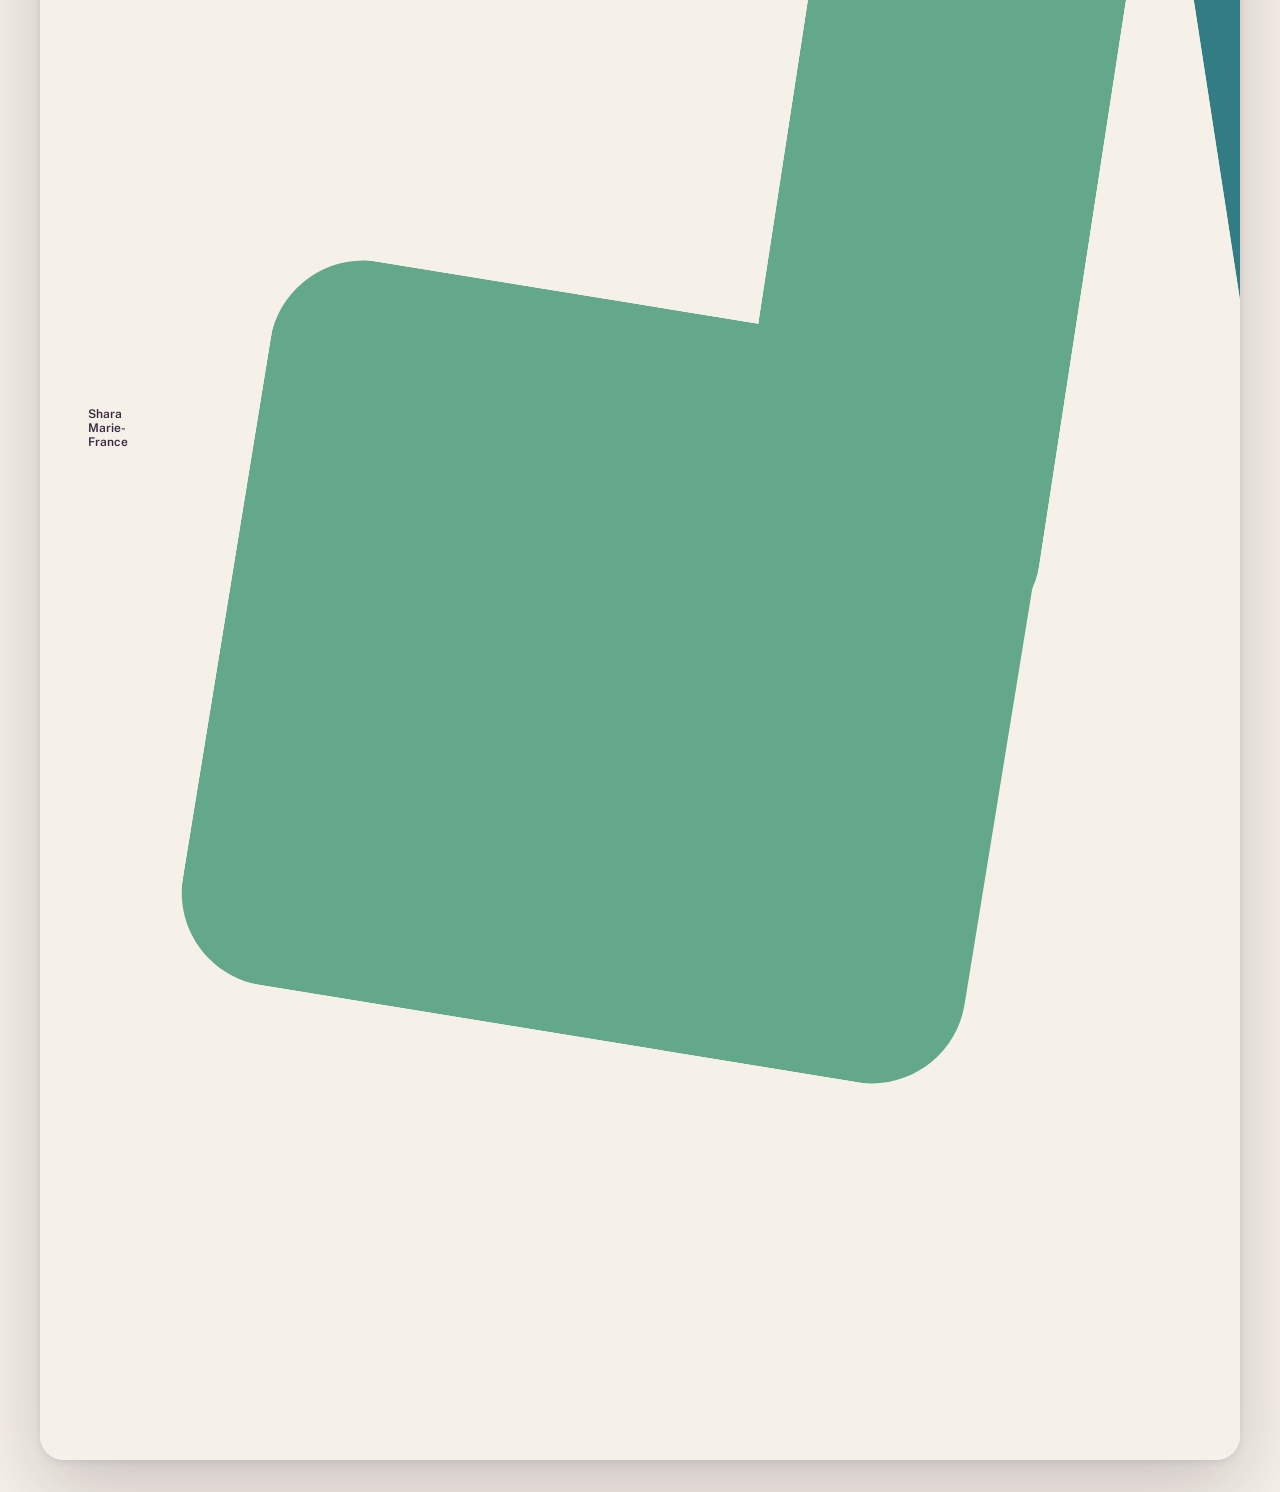
==== commit 1b672b38: "Cache-bust: bump ?v= on the stylesheet and script links on every page New value 20261010g on all sev" ====
--- a/about.html
+++ b/about.html
@@ -8,7 +8,7 @@
   <link rel="preconnect" href="https://fonts.googleapis.com">
   <link rel="preconnect" href="https://fonts.gstatic.com" crossorigin>
   <link rel="stylesheet" href="https://fonts.googleapis.com/css2?family=IBM+Plex+Mono:wght@400;500;600&family=Public+Sans:wght@400;500;600;700;800&family=Source+Serif+4:ital,wght@1,400;1,500;1,600&display=swap">
-  <link rel="stylesheet" href="css/styles.css?v=20261010d">
+  <link rel="stylesheet" href="css/styles.css?v=20261010g">
 </head>
 <body class="framed-page">
 
@@ -63,13 +63,14 @@
     </section>
   </main>
 
-  <footer style="background: var(--color-background); display: flex; justify-content: space-between; align-items: baseline; gap: 24px; padding: 32px 48px; border-top: 1px solid var(--color-border); font-size: 12px; color: var(--color-text)">
+  <footer class="page-footer" style="background: var(--color-background); display: flex; justify-content: space-between; align-items: center; gap: 24px; padding: 32px 48px; border-top: 1px solid var(--color-border); font-size: 12px; color: var(--color-text)">
     <div style="font-family: var(--font-heading); font-weight: 600; color: var(--color-brand-primary)">Shara Marie-France</div>
+    <img class="page-footer-logo" src="images/brand-logo.png" alt="">
     <div class="text-muted">Fractional Organizational Advisor</div>
   </footer>
 
   </div><!-- /.page-frame -->
 
-  <script src="js/main.js?v=20261010d"></script>
+  <script src="js/main.js?v=20261010g"></script>
 </body>
 </html>
--- a/css/styles.css
+++ b/css/styles.css
@@ -1939,27 +1939,3 @@
     transition: none !important;
   }
 }
-
-/* ==========================================================================
-   Footer with the logo between the name and the title (index, services,
-   insights, about, work-with-me). The row itself is the existing inline flex
-   with space-between, so the logo sits in the middle with an equal gap on
-   each side. The logo is decorative (alt="", not a link). Below 900px the
-   three stack, centered: name, logo, title.
-   ========================================================================== */
-.page-footer-logo {
-  display: block;
-  flex: none;
-  width: auto;
-  height: 56px;
-}
-
-@media (max-width: 899px) {
-  .page-footer {
-    flex-direction: column !important;
-    align-items: center !important;
-    justify-content: center !important;
-    gap: 16px !important;
-    text-align: center;
-  }
-}
